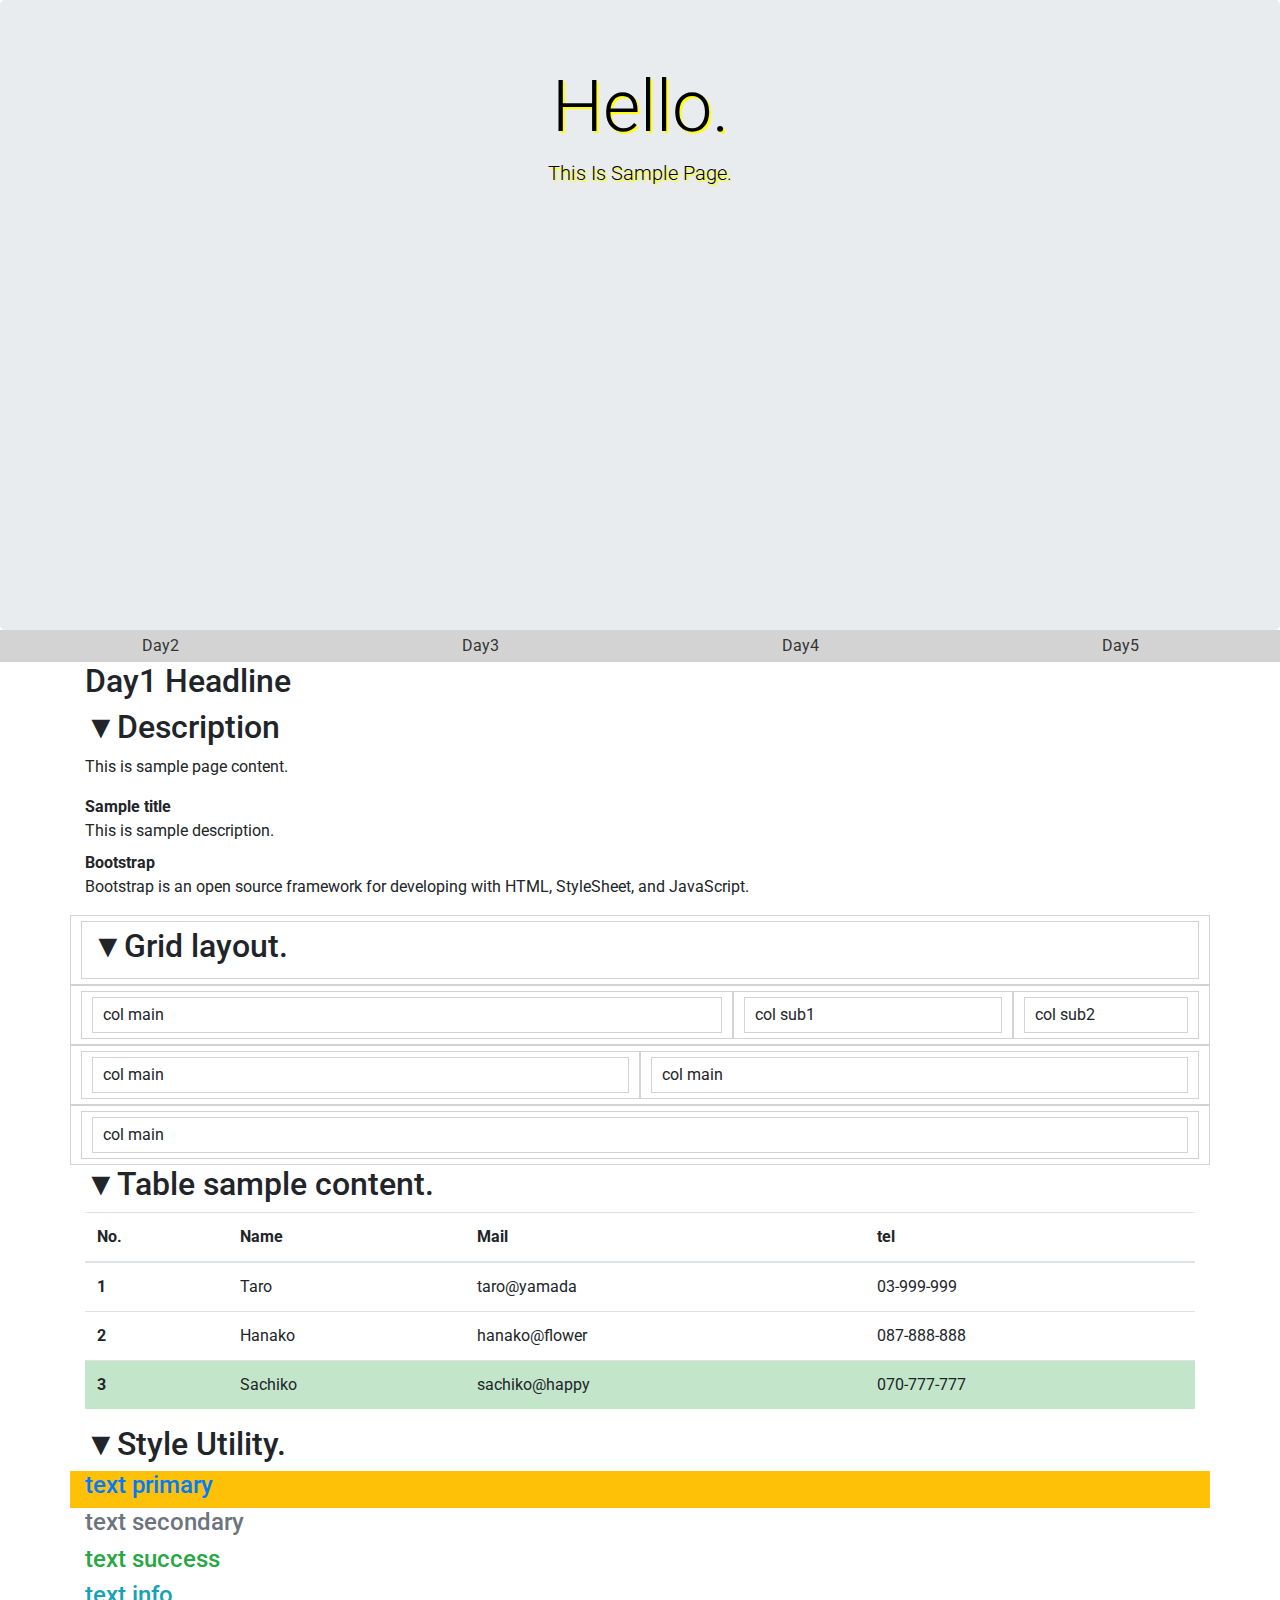
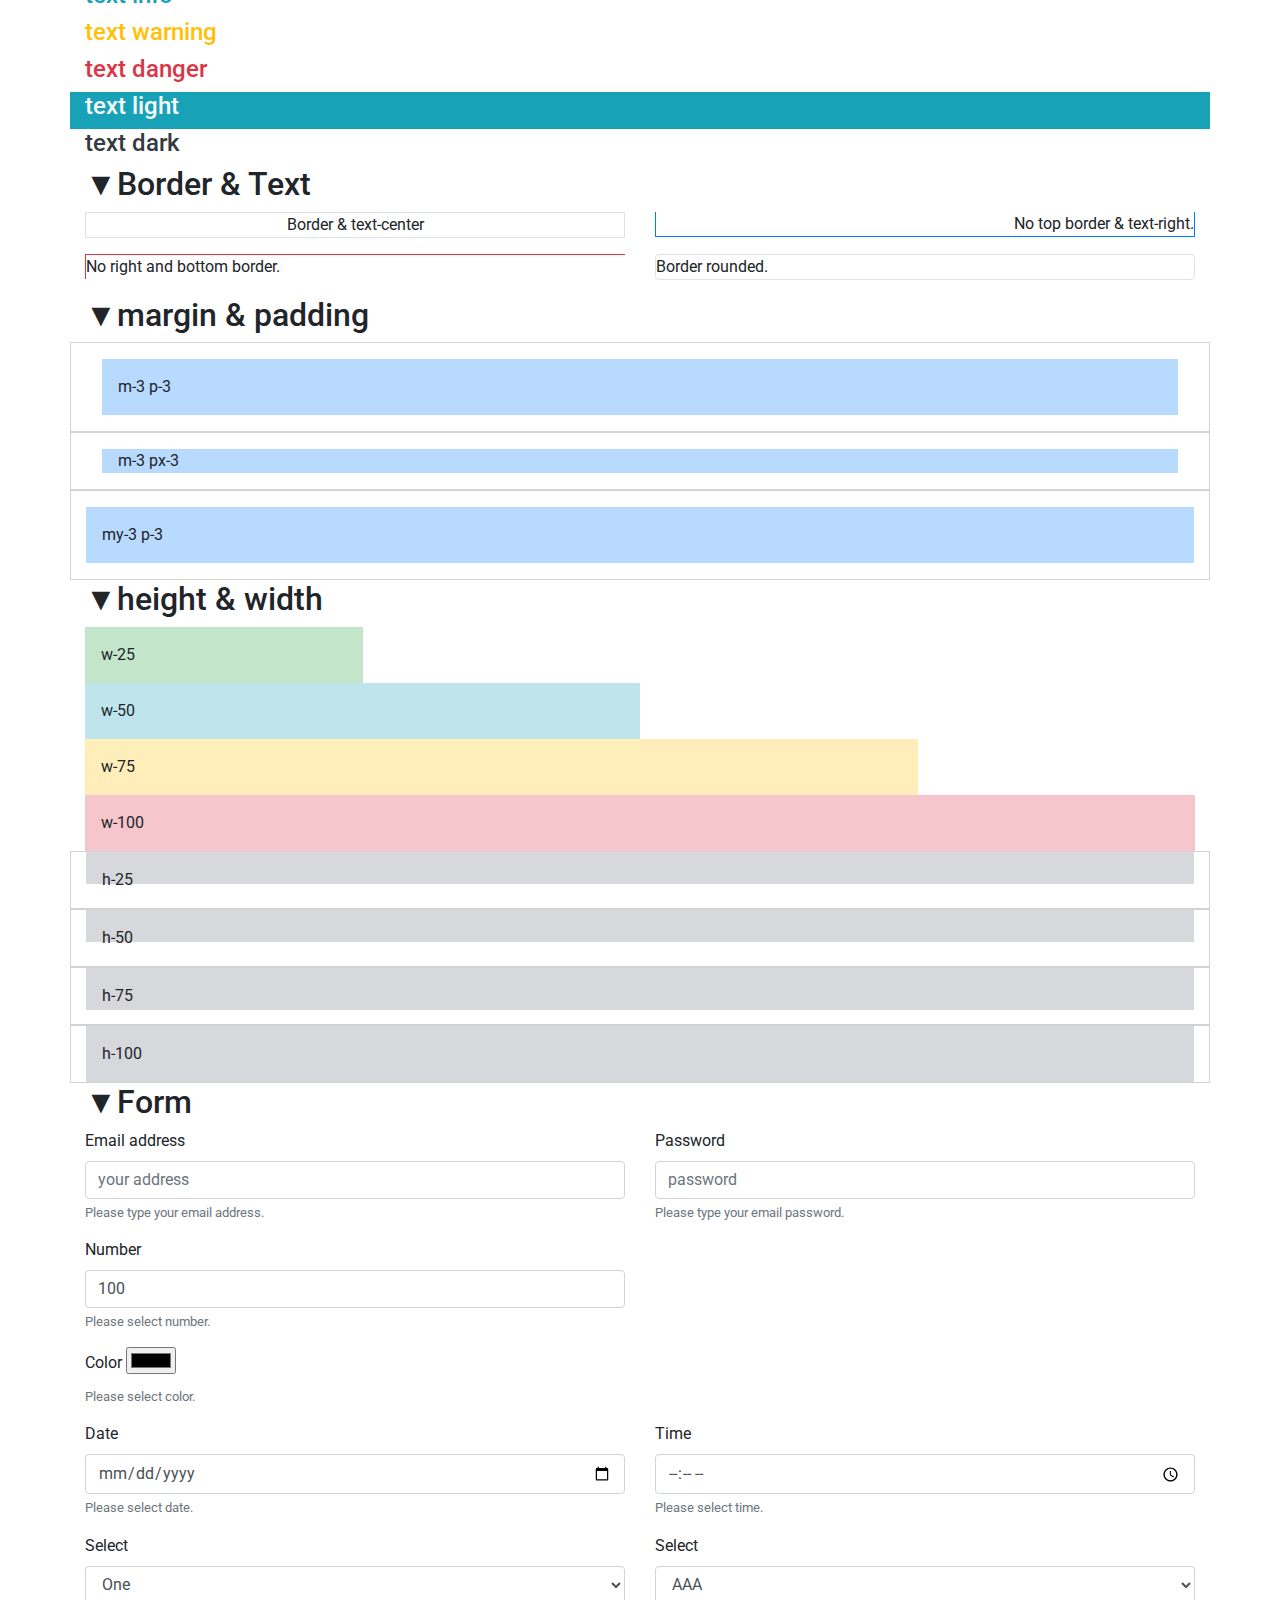
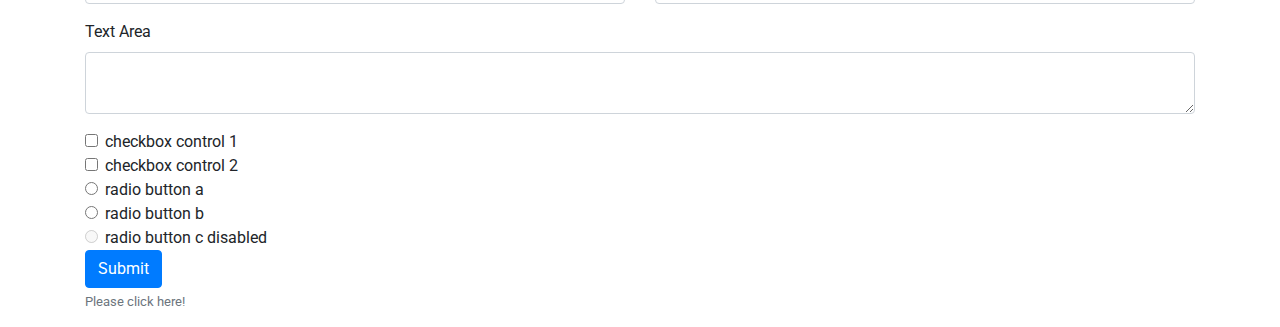
==== index.html @ 862cd01a "~p.205の進捗" ====
<!DOCTYPE html>
<html lang="ja">
<head>
  <meta charset="utf-8">
  <meta name="viewport" content="width=device-width, initial-scale=1, shrink-to-fit=no">
  <title>Day1</title>
  <link rel="stylesheet" href="https://maxcdn.bootstrapcdn.com/bootstrap/4.0.0/css/bootstrap.min.css">
  <link rel="stylesheet" href="./css/style.css">
  <link href="https://fonts.googleapis.com/css?family=Roboto" rel="stylesheet">
  <script src="https://code.jquery.com/jquery-3.2.1.slim.min.js"></script>
  <script src="https://cdnjs.cloudflare.com/ajax/libs/popper.js/1.12.9/umd/popper.min.js"></script>
  <script src="https://maxcdn.bootstrapcdn.com/bootstrap/4.0.0/js/bootstrap.min.js"></script>
  <script src=".js/script.js"></script>
</head>
<body>
  <!-- トップ画像 -->
  <div class=" jumbotron">
    <div class="container">
      <h1 class="display-3">Hello.</h1>
      <p class="lead text-capitalize">This is sample page.</p>
    </div>
  </div>

  <div class="container-fluid">
    <div class="row head-link-row">
      <div class="col-lg-3 col-md-6 col-sm-6 text-center px-0 d-inline-block">
        <a href="day2.html" class="head-link">Day2</a>
      </div>
      <div class="col-lg-3 col-md-6 col-sm-6 text-center px-0 d-inline-block">
        <a href="day3.html" class="head-link">Day3</a>
      </div>
      <div class="col-lg-3 col-md-6 col-sm-6 text-center px-0 d-inline-block">
        <a href="day4.html" class="head-link">Day4</a>
      </div>
      <div class="col-lg-3 col-md-6 col-sm-6 text-center px-0 d-inline-block">
        <a href="day5.html" class="head-link">Day5</a>
      </div>
    </div>
  </div>

  <!-- Day1文言 -->
  <div class="container">
    <div class="row">
      <div class="col-sm-12">
        <h2>Day1 Headline</h2>
      </div>
    </div>
  </div>

  <!-- 定義文言 -->
  <div class="container">
    <div class="row">
      <div class="col-sm-12">
        <h2>▼Description</h2>
      </div>
    </div>

    <div class="row">
      <div class="col-sm-12">
        <p>This is sample page content.</p>
        <dl>
          <dt>Sample title</dt>
          <dd>This is sample description.</dd>
          <dt>Bootstrap</dt>
          <dd>Bootstrap is an open source framework
             for developing with HTML, StyleSheet, and
             JavaScript.
          </dd>
        </dl>
      </div>
    </div>
  </div>

  <!-- グリッドレイアウト -->
  <div class="container grid-layout">
    <div class="row">
      <div class="col-sm-12">
        <h2>▼Grid layout.</h2>
      </div>
    </div>
    <div class="row">
      <div class="col-lg-7 col-md-6 col-sm-4">
        <div>col main</div>
      </div>
      <div class="col-lg-3 col-md-3 col-sm-4">
        <div>col sub1</div>
      </div>
      <div class="col-lg-2 col-md-3 col-sm-4">
        <div>col sub2</div>
      </div>
    </div>

    <div class="row">
      <div class="col-sm-6">
        <div>col main</div>
      </div>
      <div class="col-sm-6">
        <div>col main</div>
      </div>
    </div>

    <div class="row">
      <div class="col-sm-12">
        <div>col main</div>
      </div>
    </div>
  </div>

  <!-- テーブル -->
  <div class="container">
    <div class="row">
      <div class="col-sm-12">
        <h2>▼Table sample content.</h2>
      </div>

      <div class="col-sm-12">
        <table class="table table-hover">
          <thead>
            <tr>
              <th scope="col">No.</th>
              <th scope="col">Name</th>
              <th scope="col">Mail</th>
              <th scope="col">tel</th>
            </tr>
          </thead>
          <tbody>
            <tr>
              <th scope="row">1</th>
              <td>Taro</td>
              <td>taro@yamada</td>
              <td>03-999-999</td>
            </tr>
            <tr>
              <th scope="row">2</th>
              <td>Hanako</td>
              <td>hanako@flower</td>
              <td>087-888-888</td>
            </tr>
            <tr class="table-success">
              <th scope="row">3</th>
              <td>Sachiko</td>
              <td>sachiko@happy</td>
              <td>070-777-777</td>
            </tr>
          </tbody>
        </table>
      </div>
    </div>
  </div>

  <!-- スタイルユーティリティ -->
  <div class="container">
    <div class="row">
      <div class="col-sm-12">
        <h2>▼Style Utility.</h2>
      </div>
    </div>
    <div class="row">
      <div class="col-sm-12 bg-warning text-primary">
        <h4>text primary</h4>
      </div>

      <div class="col-sm-12 text-secondary">
        <h4>text secondary</h4>
      </div>

      <div class="col-sm-12 text-success">
        <h4>text success</h4>
      </div>

      <div class="col-sm-12 text-info">
        <h4>text info</h4>
      </div>

      <div class="col-sm-12 text-warning">
        <h4>text warning</h4>
      </div>

      <div class="col-sm-12 text-danger">
        <h4>text danger</h4>
      </div>

      <div class="col-sm-12 bg-info text-light">
        <h4>text light</h4>
      </div>

      <div class="col-sm-12 text-dark">
        <h4>text dark</h4>
      </div>
    </div>
  </div>

  <!-- ボーダー&text -->
  <div class="container">
    <div class="row">
      <div class="col-sm-12">
        <h2>▼Border & Text</h2>
      </div>
    </div>

    <div class="row">
      <div class="col-sm-6">
        <p class="border text-center">Border & text-center</p>
      </div>

      <div class="col-sm-6">
        <p class="border border-top-0 border-primary  text-right">No top border & text-right.</p>
      </div>

      <div class="col-sm-6">
        <p class="border border-right-0 border-bottom-0 border-danger">No right and bottom border.</p>
      </div>

      <div class="col-sm-6">
        <p class="border rounded">Border rounded.</p>
      </div>
    </div>
  </div>

  <!-- margin & padding -->
  <div class="container">
    <div class="row">
      <div class="col-sm-12">
        <h2>▼margin & padding</h2>
      </div>
    </div>

    <div class="row">
      <div class="col-sm-12" style="border: 1px solid lightgray">
        <div class="m-3 p-3 table-primary">m-3 p-3</div>
      </div>

      <div class="col-sm-12" style="border: 1px solid lightgray">
        <div class="m-3 px-3 table-primary">m-3 px-3</div>
      </div>

      <div class="col-sm-12" style="border: 1px solid lightgray">
        <div class="my-3 p-3 table-primary">my-3 p-3</div>
      </div>
    </div>
  </div>

  <!-- height & width -->
  <div class="container">
    <div class="row">
      <div class="col-sm-12">
        <h2>▼height & width</h2>
      </div>
    </div>

    <div class="row">
      <div class="col-sm-12">
        <div class="w-25 p-3 table-success">w-25</div>
      </div>

      <div class="col-sm-12">
        <div class="w-50 p-3 table-info">w-50</div>
      </div>

      <div class="col-sm-12">
        <div class="w-75 p-3 table-warning">w-75</div>
      </div>

      <div class="col-sm-12">
        <div class="w-100 p-3 table-danger">w-100</div>
      </div>

      <div class="col-sm-12" style="border: 1px solid lightgray">
        <div class="h-25 p-3 table-secondary">h-25</div>
      </div>

      <div class="col-sm-12" style="border: 1px solid lightgray">
        <div class="h-50 p-3 table-secondary">h-50</div>
      </div>

      <div class="col-sm-12" style="border: 1px solid lightgray">
        <div class="h-75 p-3 table-secondary">h-75</div>
      </div>

      <div class="col-sm-12" style="border: 1px solid lightgray">
        <div class="h-100 p-3 table-secondary">h-100</div>
      </div>
    </div>
  </div>

  <!-- フォーム -->
  <div class="container">
    <div class="row">
      <div class="col-sm-12">
        <h2>▼Form</h2>
      </div>
    </div>

    <form action="#" method="post">
      <div class="row">
        <div class="col">
          <div class="form-group">
            <label for="email">Email address</label>
            <input type="email" class="form-control" id="mail" aria-describedby="email-tip" placeholder="your address">
            <small id="email-tip" class="form-text text-muted">Please type your email address.</small>
          </div>
        </div>

        <div class="col">
          <div class="form-group">
            <label for="password">Password</label>
            <input type="password" class="form-control" id="pass" aria-describedby="pass-tip" placeholder="password">
            <small id="pass-tip" class="form-text text-muted">Please type your email password.</small>
          </div>
        </div>
      </div>

      <div class="row">
        <div class="col-6">
          <div class="form-group">
            <label for="number">Number</label>
            <input type="number" class="form-control" aria-describedby="number-tip" id="number" value="100">
            <small id="number-tip" class="form-text text-muted">Please select number.</small>
          </div>
        </div>
      </div>

      <div class="row">
        <div class="col">
          <div class="form-group">
            <label for="color">Color</label>
            <input type="color" aria-describedby="color-tip" id="color">
            <small id="color-tip" class="form-text text-muted">Please select color.</small>
          </div>
        </div>
      </div>

      <div class="row">
        <div class="col">
          <div class="form-group">
            <label for="date">Date</label>
            <input type="date" class="form-control" aria-describedby="date-tip" id="date">
            <small id="date-tip" class="form-text text-muted">Please select date.</small>
          </div>
        </div>

        <div class="col">
          <div class="form-group">
            <label for="date">Time</label>
            <input type="time" class="form-control" aria-describedby="time-tip" id="time">
            <small id="time-tip" class="form-text text-muted">Please select time.</small>
          </div>
        </div>
      </div>

      <div class="row">
        <div class="col">
          <div class="form-group">
            <label for="select">Select</label>
            <select id="select" class=form-control>
              <option>One</option>
              <option>Two</option>
              <option>Three</option>
            </select>
          </div>
        </div>

        <div class="col">
          <div class="form-group">
            <label for="select">Select</label>
            <select id="select" class=form-control>
              <option>AAA</option>
              <option>BBB</option>
              <option>CCC</option>
            </select>
          </div>
        </div>
      </div>

      <div class="form-group">
        <label for="area">Text Area</label>
        <textarea id="area" class="form-control"></textarea>
      </div>

      <div class="form-check">
        <label class="form-check-label">
          <input type="checkbox" class="form-check-input">
          checkbox control 1
        </label>
      </div>

      <div class="form-check">
        <label class="form-check-label">
          <input type="checkbox" class="form-check-input">
          checkbox control 2
        </label>
      </div>

      <div class="form-check">
        <label class="form-check-label">
          <input type="radio" class="form-check-input" name="radio">
          radio button a
        </label>
      </div>

      <div class="form-check">
        <label class="form-check-label">
          <input type="radio" class="form-check-input" name="radio">
          radio button b
        </label>
      </div>

      <div class="form-check">
        <label class="form-check-label">
          <input type="radio" class="form-check-input" name="radio" disabled>
          radio button c disabled
        </label>
      </div>

      <div class="form-group">
        <input type="submit" class="btn btn-primary" value="Submit" aria-describedby="btn-tip">
        <small id="btn-tip" class="form-text text-muted">Please click here!</small>
      </div>
    </form>
  </div>

</body>
</html>
---- css/style.css ----
body {
  font-family: 'Roboto', sans-serif;
}

a {
  text-decoration: none;
}

a:hover {
  text-decoration: none;
}

.grid-layout div {
  padding: 5px 10px;
  border: 1px solid lightgray;
}

.jumbotron {
  background-image: url(../img/2018-05-25_02_02_35_1.jpg);
  background-size: cover;
  background-position: center center; /* 左右は中央、上下は上から10%を起点に画像を見せる */
  background-repeat: no-repeat;
  height: 70vh; /* 画像の高さを調節 */
  color: black;
  text-shadow: 2px 2px 1px yellow;
  text-align: center;
  margin-bottom: 0;
}

.head-link-row {
  background-color: lightgray;
}

.head-link {
  display: block;
  padding: 4px 0;
  transition: all 0.5s;
  color: #333333;
}

.head-link:hover {
  background-color: gray;
  color: white;
}

.label-width-control {
  width: 200px;
}

.btn {
  transition: all 0.5s;
}
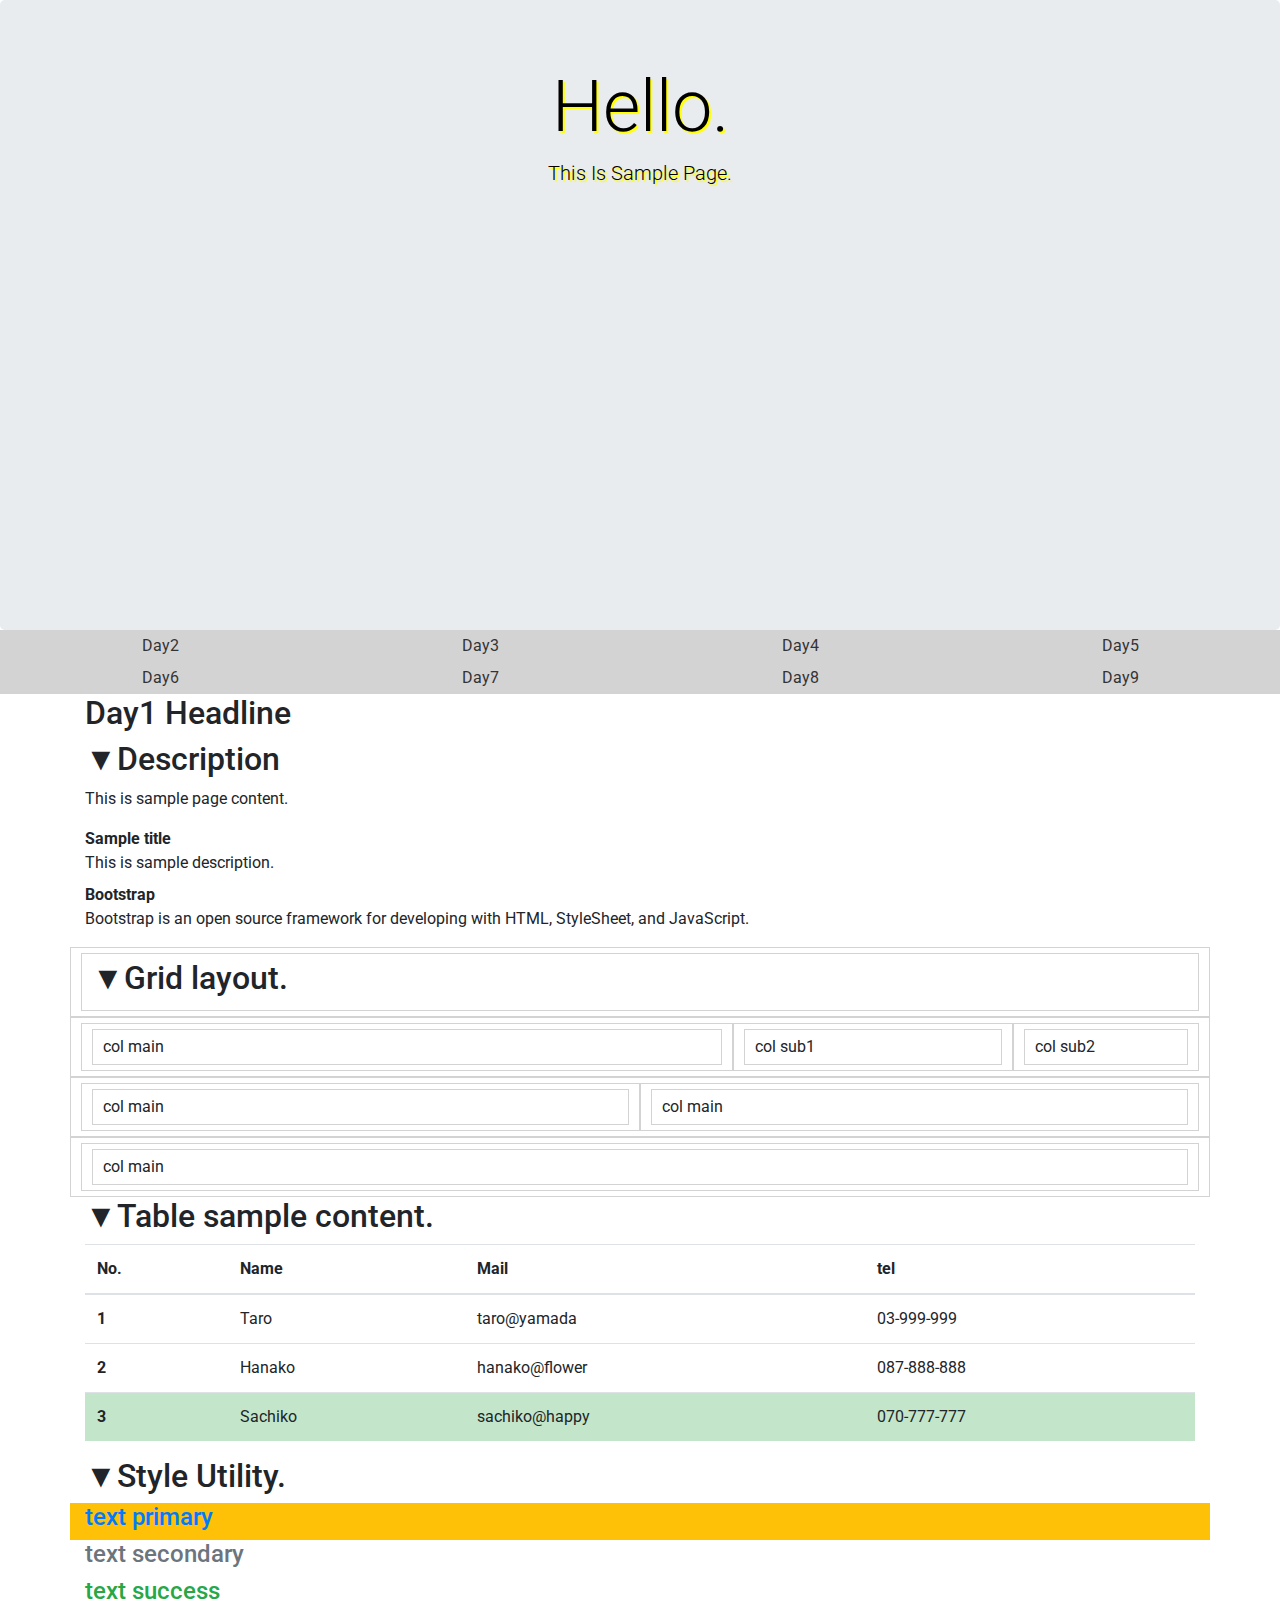
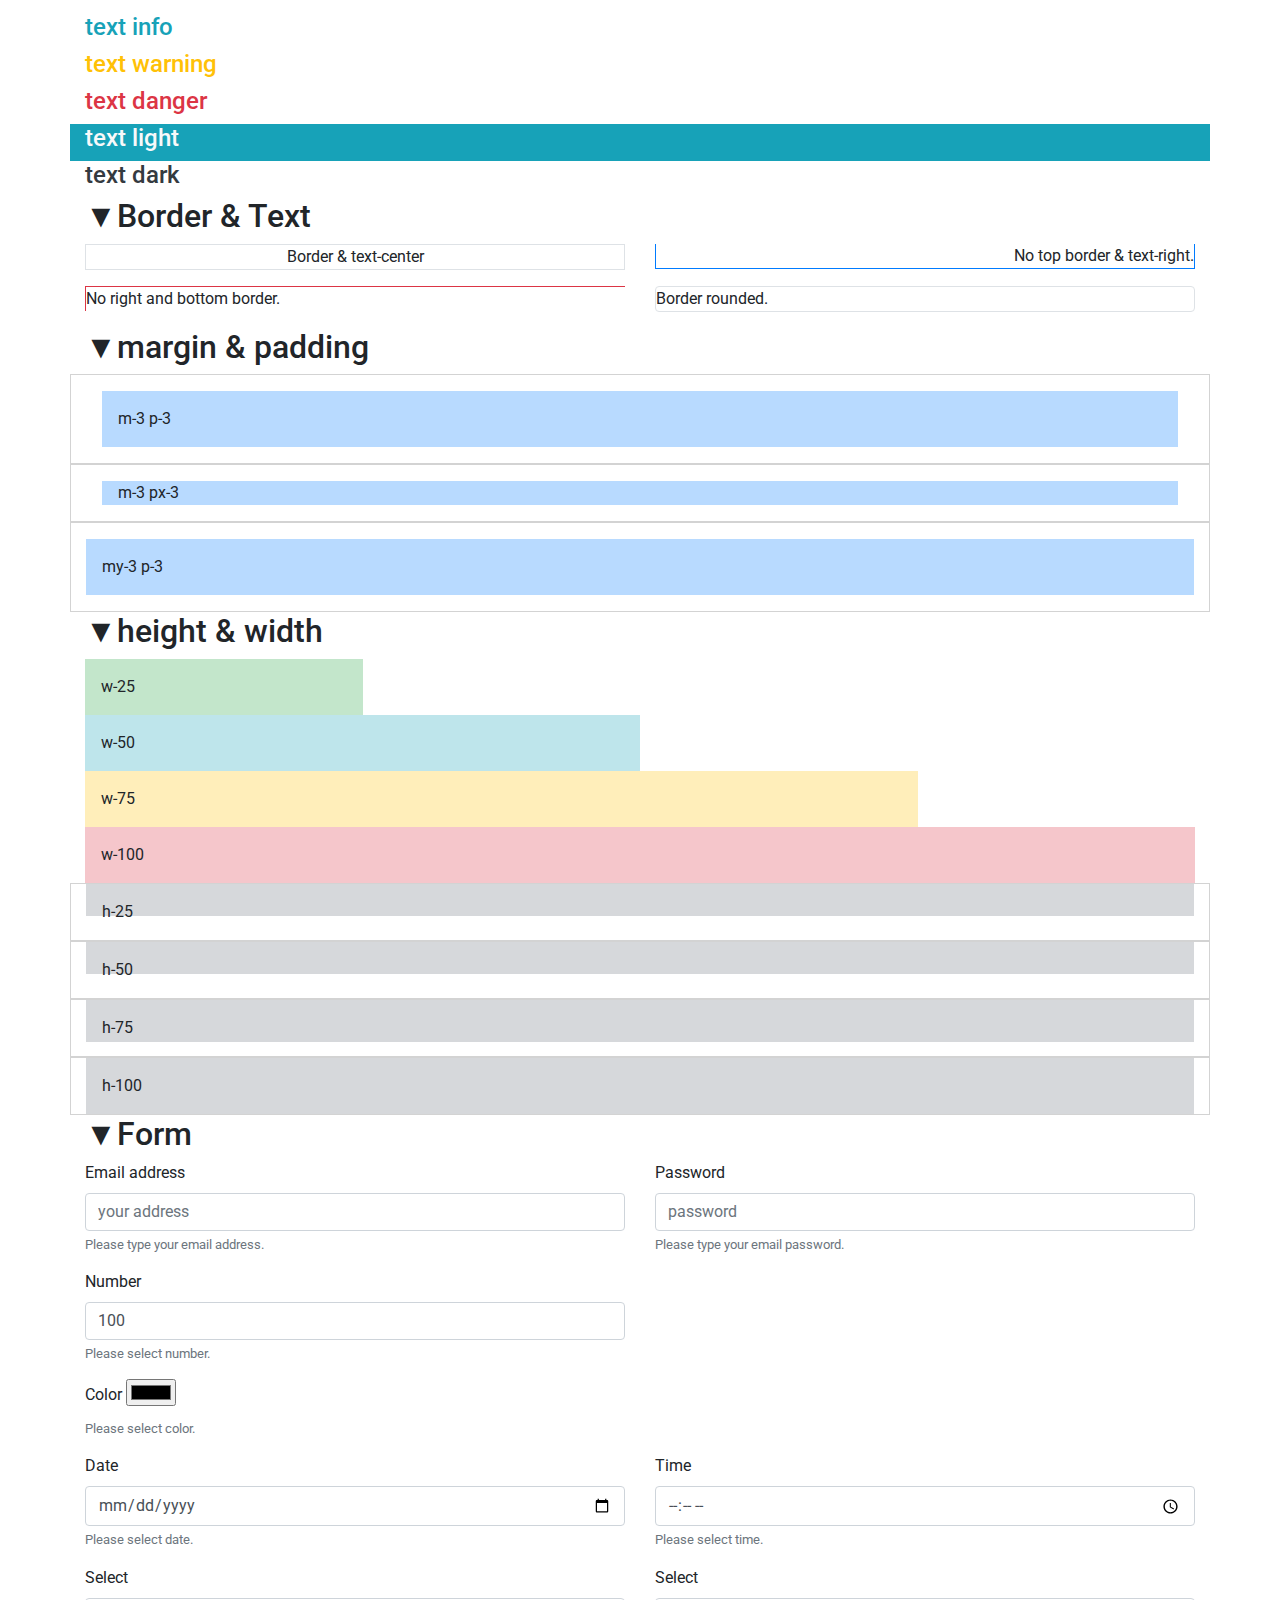
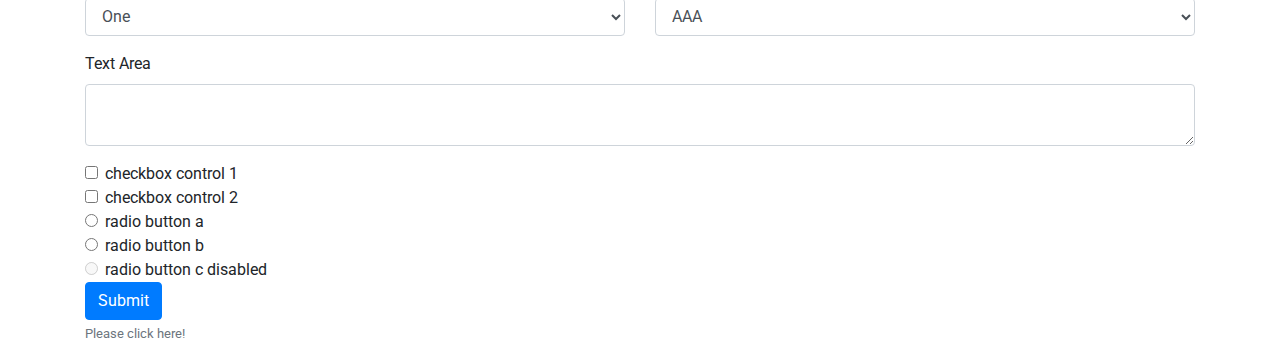
==== commit dcf24bca: "~p.248の進捗" ====
--- a/index.html
+++ b/index.html
@@ -1,423 +1,435 @@
-<!DOCTYPE html>
-<html lang="ja">
-<head>
-  <meta charset="utf-8">
-  <meta name="viewport" content="width=device-width, initial-scale=1, shrink-to-fit=no">
-  <title>Day1</title>
-  <link rel="stylesheet" href="https://maxcdn.bootstrapcdn.com/bootstrap/4.0.0/css/bootstrap.min.css">
-  <link rel="stylesheet" href="./css/style.css">
-  <link href="https://fonts.googleapis.com/css?family=Roboto" rel="stylesheet">
-  <script src="https://code.jquery.com/jquery-3.2.1.slim.min.js"></script>
-  <script src="https://cdnjs.cloudflare.com/ajax/libs/popper.js/1.12.9/umd/popper.min.js"></script>
-  <script src="https://maxcdn.bootstrapcdn.com/bootstrap/4.0.0/js/bootstrap.min.js"></script>
-  <script src=".js/script.js"></script>
-</head>
-<body>
-  <!-- トップ画像 -->
-  <div class=" jumbotron">
-    <div class="container">
-      <h1 class="display-3">Hello.</h1>
-      <p class="lead text-capitalize">This is sample page.</p>
-    </div>
-  </div>
-
-  <div class="container-fluid">
-    <div class="row head-link-row">
-      <div class="col-lg-3 col-md-6 col-sm-6 text-center px-0 d-inline-block">
-        <a href="day2.html" class="head-link">Day2</a>
-      </div>
-      <div class="col-lg-3 col-md-6 col-sm-6 text-center px-0 d-inline-block">
-        <a href="day3.html" class="head-link">Day3</a>
-      </div>
-      <div class="col-lg-3 col-md-6 col-sm-6 text-center px-0 d-inline-block">
-        <a href="day4.html" class="head-link">Day4</a>
-      </div>
-      <div class="col-lg-3 col-md-6 col-sm-6 text-center px-0 d-inline-block">
-        <a href="day5.html" class="head-link">Day5</a>
-      </div>
-    </div>
-  </div>
-
-  <!-- Day1文言 -->
-  <div class="container">
-    <div class="row">
-      <div class="col-sm-12">
-        <h2>Day1 Headline</h2>
-      </div>
-    </div>
-  </div>
-
-  <!-- 定義文言 -->
-  <div class="container">
-    <div class="row">
-      <div class="col-sm-12">
-        <h2>▼Description</h2>
-      </div>
-    </div>
-
-    <div class="row">
-      <div class="col-sm-12">
-        <p>This is sample page content.</p>
-        <dl>
-          <dt>Sample title</dt>
-          <dd>This is sample description.</dd>
-          <dt>Bootstrap</dt>
-          <dd>Bootstrap is an open source framework
-             for developing with HTML, StyleSheet, and
-             JavaScript.
-          </dd>
-        </dl>
-      </div>
-    </div>
-  </div>
-
-  <!-- グリッドレイアウト -->
-  <div class="container grid-layout">
-    <div class="row">
-      <div class="col-sm-12">
-        <h2>▼Grid layout.</h2>
-      </div>
-    </div>
-    <div class="row">
-      <div class="col-lg-7 col-md-6 col-sm-4">
-        <div>col main</div>
-      </div>
-      <div class="col-lg-3 col-md-3 col-sm-4">
-        <div>col sub1</div>
-      </div>
-      <div class="col-lg-2 col-md-3 col-sm-4">
-        <div>col sub2</div>
-      </div>
-    </div>
-
-    <div class="row">
-      <div class="col-sm-6">
-        <div>col main</div>
-      </div>
-      <div class="col-sm-6">
-        <div>col main</div>
-      </div>
-    </div>
-
-    <div class="row">
-      <div class="col-sm-12">
-        <div>col main</div>
-      </div>
-    </div>
-  </div>
-
-  <!-- テーブル -->
-  <div class="container">
-    <div class="row">
-      <div class="col-sm-12">
-        <h2>▼Table sample content.</h2>
-      </div>
-
-      <div class="col-sm-12">
-        <table class="table table-hover">
-          <thead>
-            <tr>
-              <th scope="col">No.</th>
-              <th scope="col">Name</th>
-              <th scope="col">Mail</th>
-              <th scope="col">tel</th>
-            </tr>
-          </thead>
-          <tbody>
-            <tr>
-              <th scope="row">1</th>
-              <td>Taro</td>
-              <td>taro@yamada</td>
-              <td>03-999-999</td>
-            </tr>
-            <tr>
-              <th scope="row">2</th>
-              <td>Hanako</td>
-              <td>hanako@flower</td>
-              <td>087-888-888</td>
-            </tr>
-            <tr class="table-success">
-              <th scope="row">3</th>
-              <td>Sachiko</td>
-              <td>sachiko@happy</td>
-              <td>070-777-777</td>
-            </tr>
-          </tbody>
-        </table>
-      </div>
-    </div>
-  </div>
-
-  <!-- スタイルユーティリティ -->
-  <div class="container">
-    <div class="row">
-      <div class="col-sm-12">
-        <h2>▼Style Utility.</h2>
-      </div>
-    </div>
-    <div class="row">
-      <div class="col-sm-12 bg-warning text-primary">
-        <h4>text primary</h4>
-      </div>
-
-      <div class="col-sm-12 text-secondary">
-        <h4>text secondary</h4>
-      </div>
-
-      <div class="col-sm-12 text-success">
-        <h4>text success</h4>
-      </div>
-
-      <div class="col-sm-12 text-info">
-        <h4>text info</h4>
-      </div>
-
-      <div class="col-sm-12 text-warning">
-        <h4>text warning</h4>
-      </div>
-
-      <div class="col-sm-12 text-danger">
-        <h4>text danger</h4>
-      </div>
-
-      <div class="col-sm-12 bg-info text-light">
-        <h4>text light</h4>
-      </div>
-
-      <div class="col-sm-12 text-dark">
-        <h4>text dark</h4>
-      </div>
-    </div>
-  </div>
-
-  <!-- ボーダー&text -->
-  <div class="container">
-    <div class="row">
-      <div class="col-sm-12">
-        <h2>▼Border & Text</h2>
-      </div>
-    </div>
-
-    <div class="row">
-      <div class="col-sm-6">
-        <p class="border text-center">Border & text-center</p>
-      </div>
-
-      <div class="col-sm-6">
-        <p class="border border-top-0 border-primary  text-right">No top border & text-right.</p>
-      </div>
-
-      <div class="col-sm-6">
-        <p class="border border-right-0 border-bottom-0 border-danger">No right and bottom border.</p>
-      </div>
-
-      <div class="col-sm-6">
-        <p class="border rounded">Border rounded.</p>
-      </div>
-    </div>
-  </div>
-
-  <!-- margin & padding -->
-  <div class="container">
-    <div class="row">
-      <div class="col-sm-12">
-        <h2>▼margin & padding</h2>
-      </div>
-    </div>
-
-    <div class="row">
-      <div class="col-sm-12" style="border: 1px solid lightgray">
-        <div class="m-3 p-3 table-primary">m-3 p-3</div>
-      </div>
-
-      <div class="col-sm-12" style="border: 1px solid lightgray">
-        <div class="m-3 px-3 table-primary">m-3 px-3</div>
-      </div>
-
-      <div class="col-sm-12" style="border: 1px solid lightgray">
-        <div class="my-3 p-3 table-primary">my-3 p-3</div>
-      </div>
-    </div>
-  </div>
-
-  <!-- height & width -->
-  <div class="container">
-    <div class="row">
-      <div class="col-sm-12">
-        <h2>▼height & width</h2>
-      </div>
-    </div>
-
-    <div class="row">
-      <div class="col-sm-12">
-        <div class="w-25 p-3 table-success">w-25</div>
-      </div>
-
-      <div class="col-sm-12">
-        <div class="w-50 p-3 table-info">w-50</div>
-      </div>
-
-      <div class="col-sm-12">
-        <div class="w-75 p-3 table-warning">w-75</div>
-      </div>
-
-      <div class="col-sm-12">
-        <div class="w-100 p-3 table-danger">w-100</div>
-      </div>
-
-      <div class="col-sm-12" style="border: 1px solid lightgray">
-        <div class="h-25 p-3 table-secondary">h-25</div>
-      </div>
-
-      <div class="col-sm-12" style="border: 1px solid lightgray">
-        <div class="h-50 p-3 table-secondary">h-50</div>
-      </div>
-
-      <div class="col-sm-12" style="border: 1px solid lightgray">
-        <div class="h-75 p-3 table-secondary">h-75</div>
-      </div>
-
-      <div class="col-sm-12" style="border: 1px solid lightgray">
-        <div class="h-100 p-3 table-secondary">h-100</div>
-      </div>
-    </div>
-  </div>
-
-  <!-- フォーム -->
-  <div class="container">
-    <div class="row">
-      <div class="col-sm-12">
-        <h2>▼Form</h2>
-      </div>
-    </div>
-
-    <form action="#" method="post">
-      <div class="row">
-        <div class="col">
-          <div class="form-group">
-            <label for="email">Email address</label>
-            <input type="email" class="form-control" id="mail" aria-describedby="email-tip" placeholder="your address">
-            <small id="email-tip" class="form-text text-muted">Please type your email address.</small>
-          </div>
-        </div>
-
-        <div class="col">
-          <div class="form-group">
-            <label for="password">Password</label>
-            <input type="password" class="form-control" id="pass" aria-describedby="pass-tip" placeholder="password">
-            <small id="pass-tip" class="form-text text-muted">Please type your email password.</small>
-          </div>
-        </div>
-      </div>
-
-      <div class="row">
-        <div class="col-6">
-          <div class="form-group">
-            <label for="number">Number</label>
-            <input type="number" class="form-control" aria-describedby="number-tip" id="number" value="100">
-            <small id="number-tip" class="form-text text-muted">Please select number.</small>
-          </div>
-        </div>
-      </div>
-
-      <div class="row">
-        <div class="col">
-          <div class="form-group">
-            <label for="color">Color</label>
-            <input type="color" aria-describedby="color-tip" id="color">
-            <small id="color-tip" class="form-text text-muted">Please select color.</small>
-          </div>
-        </div>
-      </div>
-
-      <div class="row">
-        <div class="col">
-          <div class="form-group">
-            <label for="date">Date</label>
-            <input type="date" class="form-control" aria-describedby="date-tip" id="date">
-            <small id="date-tip" class="form-text text-muted">Please select date.</small>
-          </div>
-        </div>
-
-        <div class="col">
-          <div class="form-group">
-            <label for="date">Time</label>
-            <input type="time" class="form-control" aria-describedby="time-tip" id="time">
-            <small id="time-tip" class="form-text text-muted">Please select time.</small>
-          </div>
-        </div>
-      </div>
-
-      <div class="row">
-        <div class="col">
-          <div class="form-group">
-            <label for="select">Select</label>
-            <select id="select" class=form-control>
-              <option>One</option>
-              <option>Two</option>
-              <option>Three</option>
-            </select>
-          </div>
-        </div>
-
-        <div class="col">
-          <div class="form-group">
-            <label for="select">Select</label>
-            <select id="select" class=form-control>
-              <option>AAA</option>
-              <option>BBB</option>
-              <option>CCC</option>
-            </select>
-          </div>
-        </div>
-      </div>
-
-      <div class="form-group">
-        <label for="area">Text Area</label>
-        <textarea id="area" class="form-control"></textarea>
-      </div>
-
-      <div class="form-check">
-        <label class="form-check-label">
-          <input type="checkbox" class="form-check-input">
-          checkbox control 1
-        </label>
-      </div>
-
-      <div class="form-check">
-        <label class="form-check-label">
-          <input type="checkbox" class="form-check-input">
-          checkbox control 2
-        </label>
-      </div>
-
-      <div class="form-check">
-        <label class="form-check-label">
-          <input type="radio" class="form-check-input" name="radio">
-          radio button a
-        </label>
-      </div>
-
-      <div class="form-check">
-        <label class="form-check-label">
-          <input type="radio" class="form-check-input" name="radio">
-          radio button b
-        </label>
-      </div>
-
-      <div class="form-check">
-        <label class="form-check-label">
-          <input type="radio" class="form-check-input" name="radio" disabled>
-          radio button c disabled
-        </label>
-      </div>
-
-      <div class="form-group">
-        <input type="submit" class="btn btn-primary" value="Submit" aria-describedby="btn-tip">
-        <small id="btn-tip" class="form-text text-muted">Please click here!</small>
-      </div>
-    </form>
-  </div>
-
-</body>
-</html>
+<!DOCTYPE html>
+<html lang="ja">
+<head>
+  <meta charset="utf-8">
+  <meta name="viewport" content="width=device-width, initial-scale=1, shrink-to-fit=no">
+  <title>Day1</title>
+  <link rel="stylesheet" href="https://maxcdn.bootstrapcdn.com/bootstrap/4.0.0/css/bootstrap.min.css">
+  <link rel="stylesheet" href="./css/style.css">
+  <link href="https://fonts.googleapis.com/css?family=Roboto" rel="stylesheet">
+  <script src="https://code.jquery.com/jquery-3.2.1.slim.min.js"></script>
+  <script src="https://cdnjs.cloudflare.com/ajax/libs/popper.js/1.12.9/umd/popper.min.js"></script>
+  <script src="https://maxcdn.bootstrapcdn.com/bootstrap/4.0.0/js/bootstrap.min.js"></script>
+  <script src="./js/script.js"></script>
+</head>
+<body>
+  <!-- トップ画像 -->
+  <div class="jumbotron jumbotron-index">
+    <div class="container">
+      <h1 class="display-3">Hello.</h1>
+      <p class="lead text-capitalize">This is sample page.</p>
+    </div>
+  </div>
+
+  <div class="container-fluid">
+    <div class="row head-link-row">
+      <div class="col-lg-3 col-md-6 col-sm-6 text-center px-0 d-inline-block">
+        <a href="day2.html" class="head-link">Day2</a>
+      </div>
+      <div class="col-lg-3 col-md-6 col-sm-6 text-center px-0 d-inline-block">
+        <a href="day3.html" class="head-link">Day3</a>
+      </div>
+      <div class="col-lg-3 col-md-6 col-sm-6 text-center px-0 d-inline-block">
+        <a href="day4.html" class="head-link">Day4</a>
+      </div>
+      <div class="col-lg-3 col-md-6 col-sm-6 text-center px-0 d-inline-block">
+        <a href="day5.html" class="head-link">Day5</a>
+      </div>
+      <div class="col-lg-3 col-md-6 col-sm-6 text-center px-0 d-inline-block">
+        <a href="day6.html" class="head-link">Day6</a>
+      </div>
+      <div class="col-lg-3 col-md-6 col-sm-6 text-center px-0 d-inline-block">
+        <a href="#" class="head-link">Day7</a>
+      </div>
+      <div class="col-lg-3 col-md-6 col-sm-6 text-center px-0 d-inline-block">
+        <a href="#" class="head-link">Day8</a>
+      </div>
+      <div class="col-lg-3 col-md-6 col-sm-6 text-center px-0 d-inline-block">
+        <a href="#" class="head-link">Day9</a>
+      </div>
+    </div>
+  </div>
+
+  <!-- Day1文言 -->
+  <div class="container">
+    <div class="row">
+      <div class="col-sm-12">
+        <h2>Day1 Headline</h2>
+      </div>
+    </div>
+  </div>
+
+  <!-- 定義文言 -->
+  <div class="container">
+    <div class="row">
+      <div class="col-sm-12">
+        <h2>▼Description</h2>
+      </div>
+    </div>
+
+    <div class="row">
+      <div class="col-sm-12">
+        <p>This is sample page content.</p>
+        <dl>
+          <dt>Sample title</dt>
+          <dd>This is sample description.</dd>
+          <dt>Bootstrap</dt>
+          <dd>Bootstrap is an open source framework
+             for developing with HTML, StyleSheet, and
+             JavaScript.
+          </dd>
+        </dl>
+      </div>
+    </div>
+  </div>
+
+  <!-- グリッドレイアウト -->
+  <div class="container grid-layout">
+    <div class="row">
+      <div class="col-sm-12">
+        <h2>▼Grid layout.</h2>
+      </div>
+    </div>
+    <div class="row">
+      <div class="col-lg-7 col-md-6 col-sm-4">
+        <div>col main</div>
+      </div>
+      <div class="col-lg-3 col-md-3 col-sm-4">
+        <div>col sub1</div>
+      </div>
+      <div class="col-lg-2 col-md-3 col-sm-4">
+        <div>col sub2</div>
+      </div>
+    </div>
+
+    <div class="row">
+      <div class="col-sm-6">
+        <div>col main</div>
+      </div>
+      <div class="col-sm-6">
+        <div>col main</div>
+      </div>
+    </div>
+
+    <div class="row">
+      <div class="col-sm-12">
+        <div>col main</div>
+      </div>
+    </div>
+  </div>
+
+  <!-- テーブル -->
+  <div class="container">
+    <div class="row">
+      <div class="col-sm-12">
+        <h2>▼Table sample content.</h2>
+      </div>
+
+      <div class="col-sm-12">
+        <table class="table table-hover">
+          <thead>
+            <tr>
+              <th scope="col">No.</th>
+              <th scope="col">Name</th>
+              <th scope="col">Mail</th>
+              <th scope="col">tel</th>
+            </tr>
+          </thead>
+          <tbody>
+            <tr>
+              <th scope="row">1</th>
+              <td>Taro</td>
+              <td>taro@yamada</td>
+              <td>03-999-999</td>
+            </tr>
+            <tr>
+              <th scope="row">2</th>
+              <td>Hanako</td>
+              <td>hanako@flower</td>
+              <td>087-888-888</td>
+            </tr>
+            <tr class="table-success">
+              <th scope="row">3</th>
+              <td>Sachiko</td>
+              <td>sachiko@happy</td>
+              <td>070-777-777</td>
+            </tr>
+          </tbody>
+        </table>
+      </div>
+    </div>
+  </div>
+
+  <!-- スタイルユーティリティ -->
+  <div class="container">
+    <div class="row">
+      <div class="col-sm-12">
+        <h2>▼Style Utility.</h2>
+      </div>
+    </div>
+    <div class="row">
+      <div class="col-sm-12 bg-warning text-primary">
+        <h4>text primary</h4>
+      </div>
+
+      <div class="col-sm-12 text-secondary">
+        <h4>text secondary</h4>
+      </div>
+
+      <div class="col-sm-12 text-success">
+        <h4>text success</h4>
+      </div>
+
+      <div class="col-sm-12 text-info">
+        <h4>text info</h4>
+      </div>
+
+      <div class="col-sm-12 text-warning">
+        <h4>text warning</h4>
+      </div>
+
+      <div class="col-sm-12 text-danger">
+        <h4>text danger</h4>
+      </div>
+
+      <div class="col-sm-12 bg-info text-light">
+        <h4>text light</h4>
+      </div>
+
+      <div class="col-sm-12 text-dark">
+        <h4>text dark</h4>
+      </div>
+    </div>
+  </div>
+
+  <!-- ボーダー&text -->
+  <div class="container">
+    <div class="row">
+      <div class="col-sm-12">
+        <h2>▼Border & Text</h2>
+      </div>
+    </div>
+
+    <div class="row">
+      <div class="col-sm-6">
+        <p class="border text-center">Border & text-center</p>
+      </div>
+
+      <div class="col-sm-6">
+        <p class="border border-top-0 border-primary  text-right">No top border & text-right.</p>
+      </div>
+
+      <div class="col-sm-6">
+        <p class="border border-right-0 border-bottom-0 border-danger">No right and bottom border.</p>
+      </div>
+
+      <div class="col-sm-6">
+        <p class="border rounded">Border rounded.</p>
+      </div>
+    </div>
+  </div>
+
+  <!-- margin & padding -->
+  <div class="container">
+    <div class="row">
+      <div class="col-sm-12">
+        <h2>▼margin & padding</h2>
+      </div>
+    </div>
+
+    <div class="row">
+      <div class="col-sm-12" style="border: 1px solid lightgray">
+        <div class="m-3 p-3 table-primary">m-3 p-3</div>
+      </div>
+
+      <div class="col-sm-12" style="border: 1px solid lightgray">
+        <div class="m-3 px-3 table-primary">m-3 px-3</div>
+      </div>
+
+      <div class="col-sm-12" style="border: 1px solid lightgray">
+        <div class="my-3 p-3 table-primary">my-3 p-3</div>
+      </div>
+    </div>
+  </div>
+
+  <!-- height & width -->
+  <div class="container">
+    <div class="row">
+      <div class="col-sm-12">
+        <h2>▼height & width</h2>
+      </div>
+    </div>
+
+    <div class="row">
+      <div class="col-sm-12">
+        <div class="w-25 p-3 table-success">w-25</div>
+      </div>
+
+      <div class="col-sm-12">
+        <div class="w-50 p-3 table-info">w-50</div>
+      </div>
+
+      <div class="col-sm-12">
+        <div class="w-75 p-3 table-warning">w-75</div>
+      </div>
+
+      <div class="col-sm-12">
+        <div class="w-100 p-3 table-danger">w-100</div>
+      </div>
+
+      <div class="col-sm-12" style="border: 1px solid lightgray">
+        <div class="h-25 p-3 table-secondary">h-25</div>
+      </div>
+
+      <div class="col-sm-12" style="border: 1px solid lightgray">
+        <div class="h-50 p-3 table-secondary">h-50</div>
+      </div>
+
+      <div class="col-sm-12" style="border: 1px solid lightgray">
+        <div class="h-75 p-3 table-secondary">h-75</div>
+      </div>
+
+      <div class="col-sm-12" style="border: 1px solid lightgray">
+        <div class="h-100 p-3 table-secondary">h-100</div>
+      </div>
+    </div>
+  </div>
+
+  <!-- フォーム -->
+  <div class="container">
+    <div class="row">
+      <div class="col-sm-12">
+        <h2>▼Form</h2>
+      </div>
+    </div>
+
+    <form action="#" method="post">
+      <div class="row">
+        <div class="col">
+          <div class="form-group">
+            <label for="email">Email address</label>
+            <input type="email" class="form-control" id="mail" aria-describedby="email-tip" placeholder="your address">
+            <small id="email-tip" class="form-text text-muted">Please type your email address.</small>
+          </div>
+        </div>
+
+        <div class="col">
+          <div class="form-group">
+            <label for="password">Password</label>
+            <input type="password" class="form-control" id="pass" aria-describedby="pass-tip" placeholder="password">
+            <small id="pass-tip" class="form-text text-muted">Please type your email password.</small>
+          </div>
+        </div>
+      </div>
+
+      <div class="row">
+        <div class="col-6">
+          <div class="form-group">
+            <label for="number">Number</label>
+            <input type="number" class="form-control" aria-describedby="number-tip" id="number" value="100">
+            <small id="number-tip" class="form-text text-muted">Please select number.</small>
+          </div>
+        </div>
+      </div>
+
+      <div class="row">
+        <div class="col">
+          <div class="form-group">
+            <label for="color">Color</label>
+            <input type="color" aria-describedby="color-tip" id="color">
+            <small id="color-tip" class="form-text text-muted">Please select color.</small>
+          </div>
+        </div>
+      </div>
+
+      <div class="row">
+        <div class="col">
+          <div class="form-group">
+            <label for="date">Date</label>
+            <input type="date" class="form-control" aria-describedby="date-tip" id="date">
+            <small id="date-tip" class="form-text text-muted">Please select date.</small>
+          </div>
+        </div>
+
+        <div class="col">
+          <div class="form-group">
+            <label for="date">Time</label>
+            <input type="time" class="form-control" aria-describedby="time-tip" id="time">
+            <small id="time-tip" class="form-text text-muted">Please select time.</small>
+          </div>
+        </div>
+      </div>
+
+      <div class="row">
+        <div class="col">
+          <div class="form-group">
+            <label for="select">Select</label>
+            <select id="select" class=form-control>
+              <option>One</option>
+              <option>Two</option>
+              <option>Three</option>
+            </select>
+          </div>
+        </div>
+
+        <div class="col">
+          <div class="form-group">
+            <label for="select">Select</label>
+            <select id="select" class=form-control>
+              <option>AAA</option>
+              <option>BBB</option>
+              <option>CCC</option>
+            </select>
+          </div>
+        </div>
+      </div>
+
+      <div class="form-group">
+        <label for="area">Text Area</label>
+        <textarea id="area" class="form-control"></textarea>
+      </div>
+
+      <div class="form-check">
+        <label class="form-check-label">
+          <input type="checkbox" class="form-check-input">
+          checkbox control 1
+        </label>
+      </div>
+
+      <div class="form-check">
+        <label class="form-check-label">
+          <input type="checkbox" class="form-check-input">
+          checkbox control 2
+        </label>
+      </div>
+
+      <div class="form-check">
+        <label class="form-check-label">
+          <input type="radio" class="form-check-input" name="radio">
+          radio button a
+        </label>
+      </div>
+
+      <div class="form-check">
+        <label class="form-check-label">
+          <input type="radio" class="form-check-input" name="radio">
+          radio button b
+        </label>
+      </div>
+
+      <div class="form-check">
+        <label class="form-check-label">
+          <input type="radio" class="form-check-input" name="radio" disabled>
+          radio button c disabled
+        </label>
+      </div>
+
+      <div class="form-group">
+        <input type="submit" class="btn btn-primary" value="Submit" aria-describedby="btn-tip">
+        <small id="btn-tip" class="form-text text-muted">Please click here!</small>
+      </div>
+    </form>
+  </div>
+
+</body>
+</html>
--- a/css/style.css
+++ b/css/style.css
@@ -1,52 +1,64 @@
-body {
-  font-family: 'Roboto', sans-serif;
-}
-
-a {
-  text-decoration: none;
-}
-
-a:hover {
-  text-decoration: none;
-}
-
-.grid-layout div {
-  padding: 5px 10px;
-  border: 1px solid lightgray;
-}
-
-.jumbotron {
-  background-image: url(../img/2018-05-25_02_02_35_1.jpg);
-  background-size: cover;
-  background-position: center center; /* 左右は中央、上下は上から10%を起点に画像を見せる */
-  background-repeat: no-repeat;
-  height: 70vh; /* 画像の高さを調節 */
-  color: black;
-  text-shadow: 2px 2px 1px yellow;
-  text-align: center;
-  margin-bottom: 0;
-}
-
-.head-link-row {
-  background-color: lightgray;
-}
-
-.head-link {
-  display: block;
-  padding: 4px 0;
-  transition: all 0.5s;
-  color: #333333;
-}
-
-.head-link:hover {
-  background-color: gray;
-  color: white;
-}
-
-.label-width-control {
-  width: 200px;
-}
-
-.btn {
-  transition: all 0.5s;
-}
+body {
+  /*font-family: 'Roboto', sans-serif;*/
+}
+
+a {
+  text-decoration: none;
+}
+
+a:hover {
+  text-decoration: none;
+}
+
+.grid-layout div {
+  padding: 5px 10px;
+  border: 1px solid lightgray;
+}
+
+.jumbotron-index {
+  background-image: url(../img/2018-05-25_02_02_35_1.jpg);
+  background-size: cover;
+  background-position: center center; /* 左右は中央、上下は上から10%を起点に画像を見せる */
+  background-repeat: no-repeat;
+  height: 70vh; /* 画像の高さを調節 */
+  color: black;
+  text-shadow: 2px 2px 1px yellow;
+  text-align: center;
+  margin-bottom: 0;
+}
+
+.head-link-row {
+  background-color: lightgray;
+}
+
+.head-link {
+  display: block;
+  padding: 4px 0;
+  transition: all 0.5s;
+  color: #333333;
+}
+
+.head-link:hover {
+  background-color: gray;
+  color: white;
+}
+
+.label-width-control {
+  width: 150px;
+}
+
+.btn {
+  transition: all 0.5s;
+}
+
+.list-group-item-center {
+  text-align: center;
+}
+
+.c-300 {
+  width: 300px;
+}
+
+.inv {
+  display: none;
+}
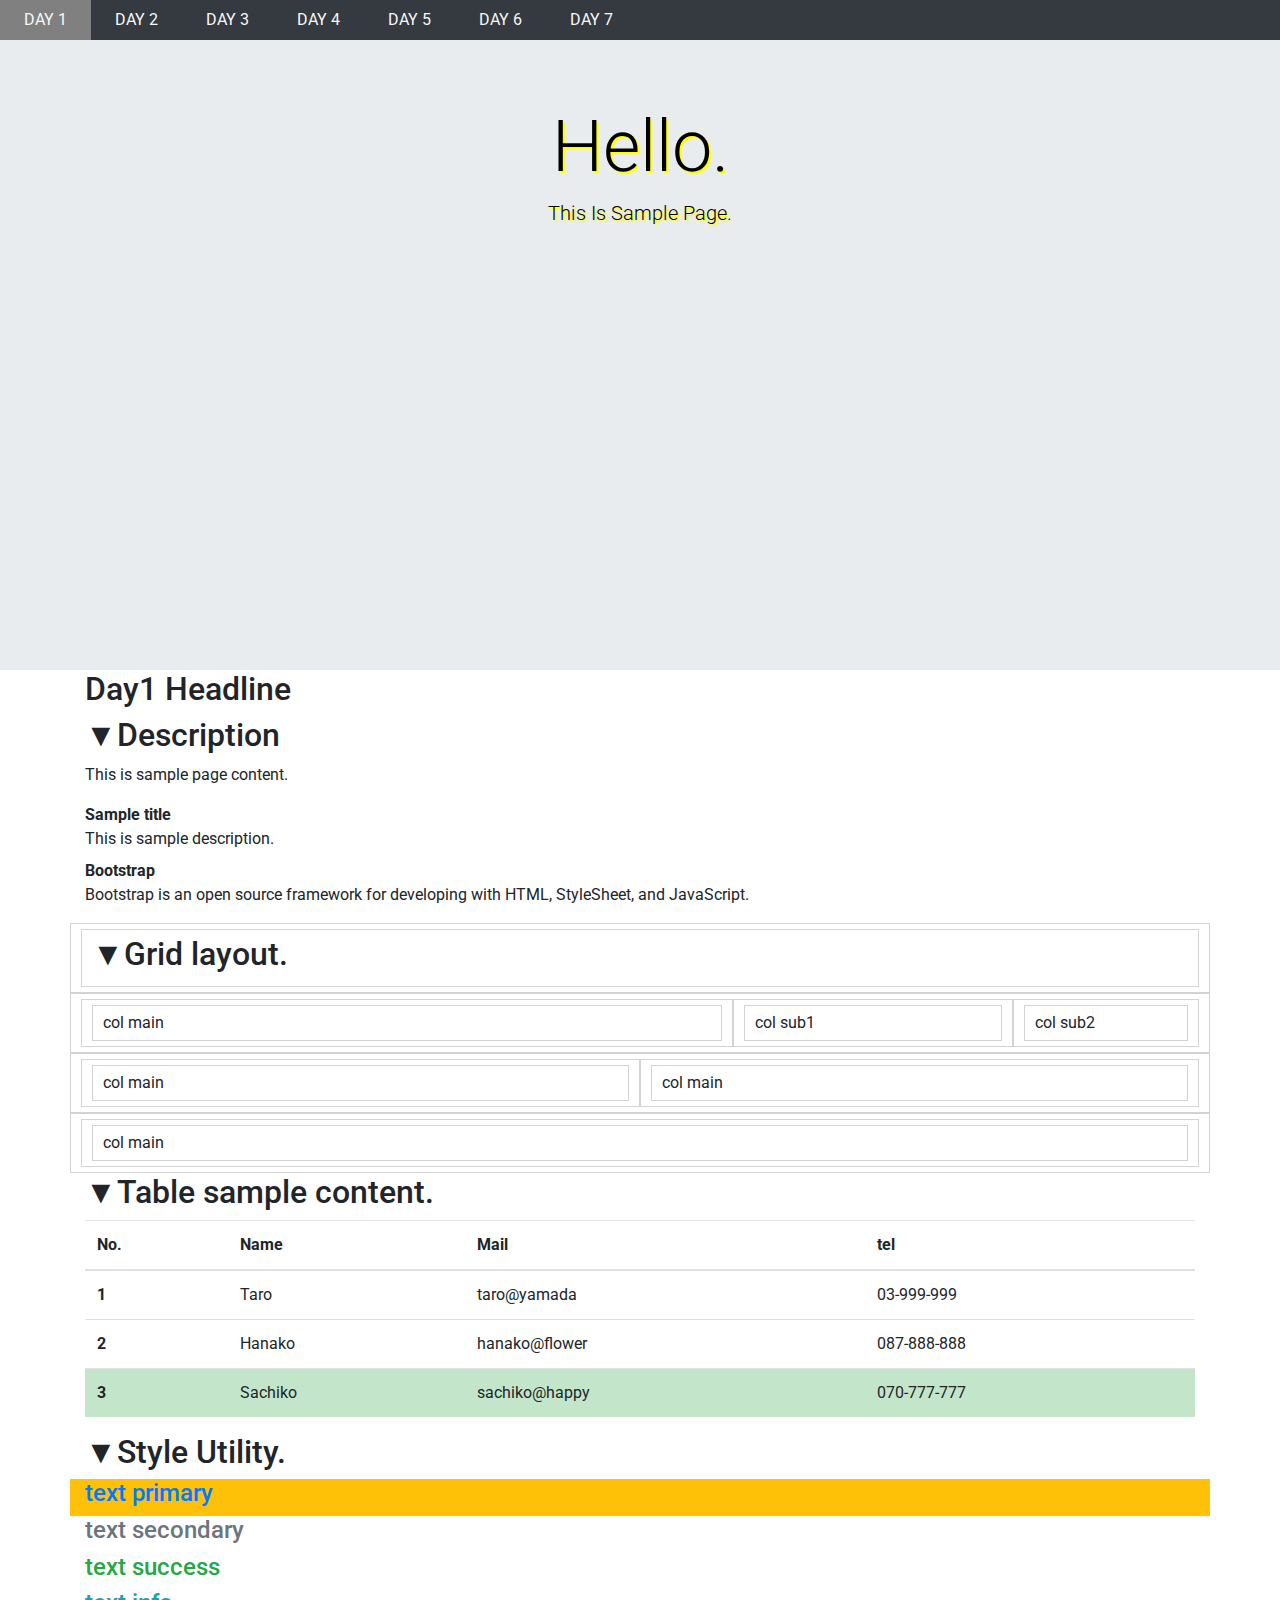
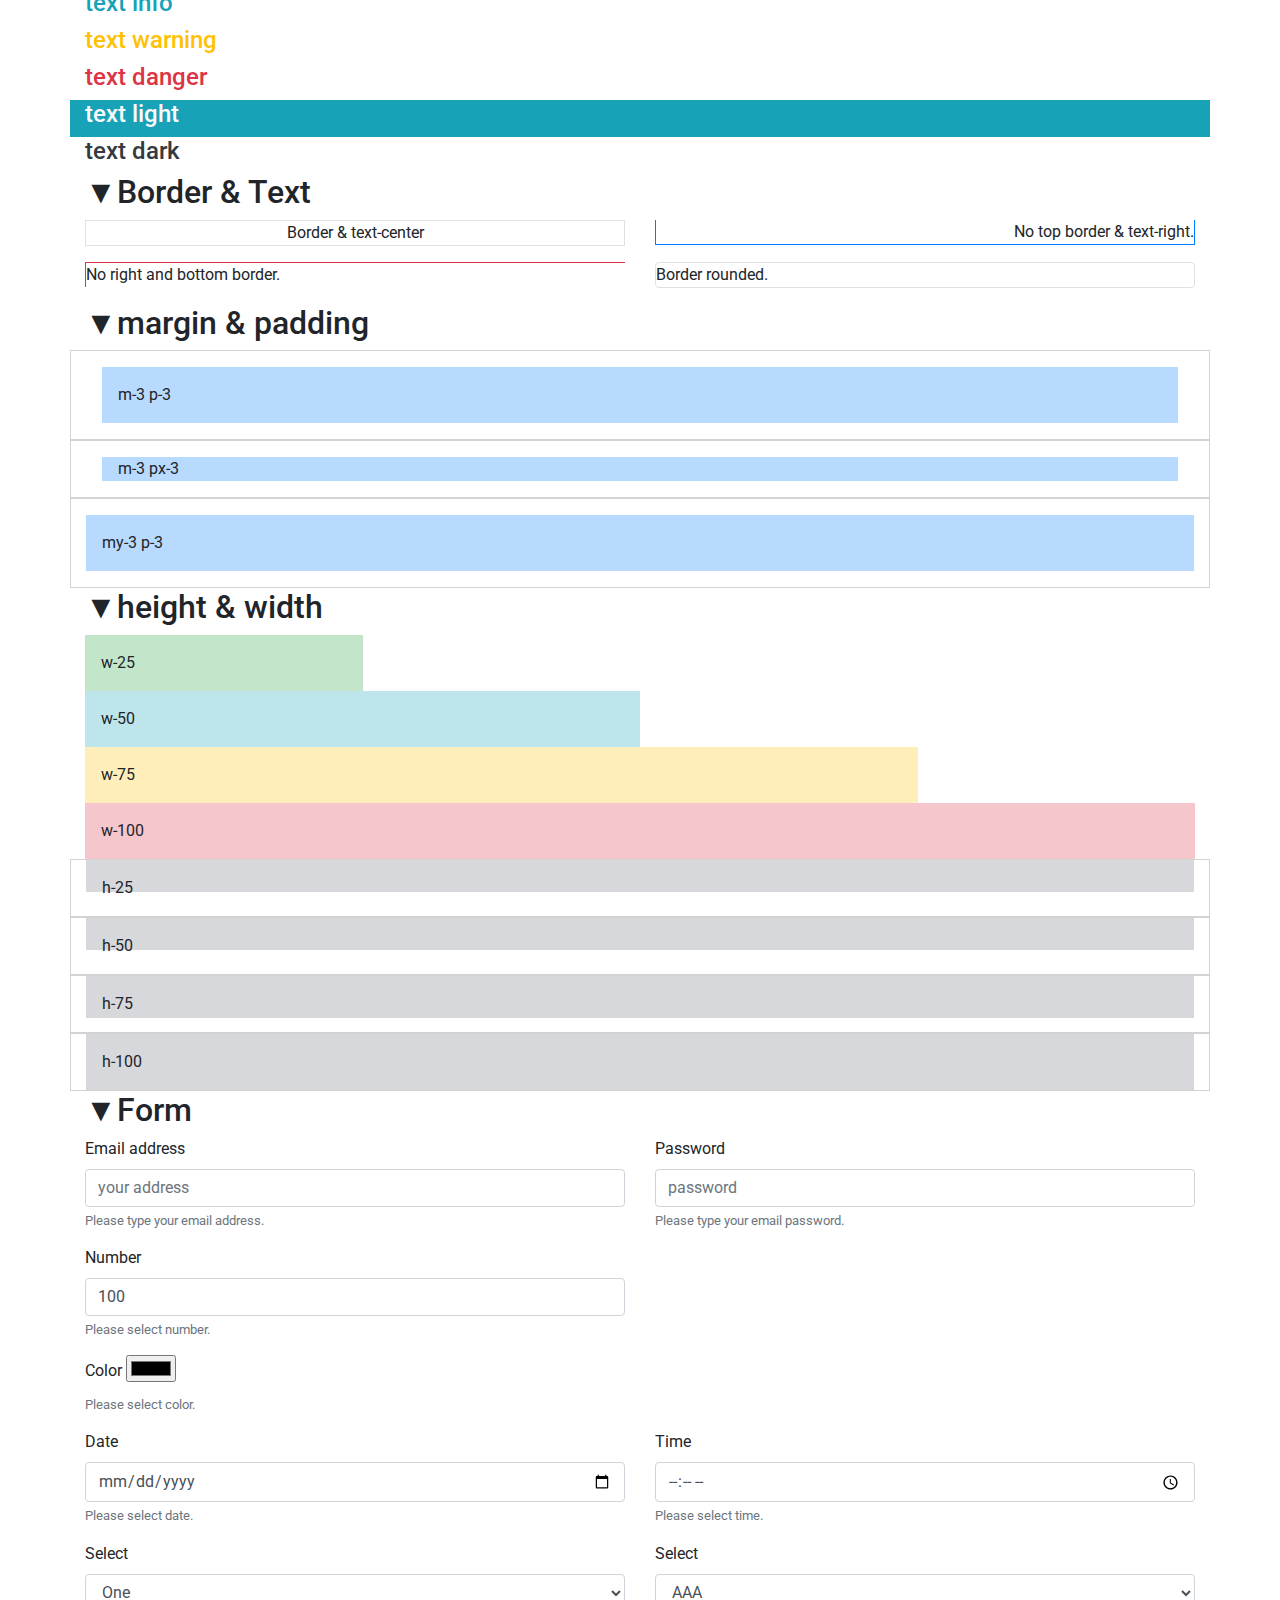
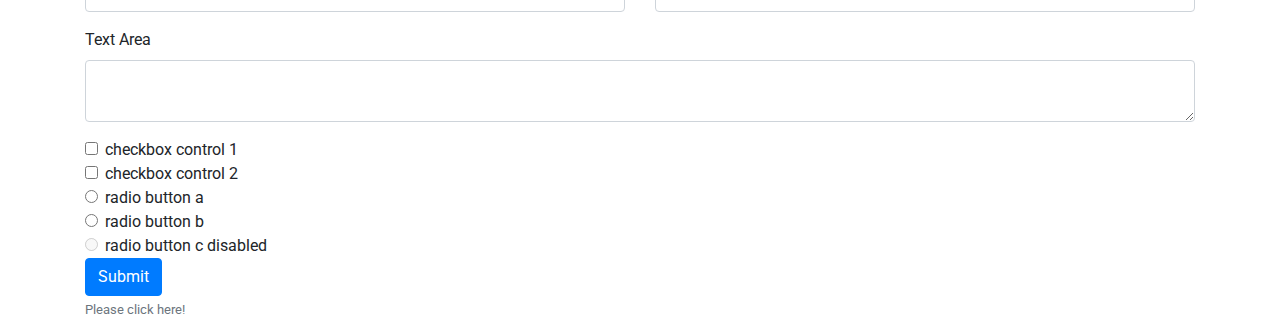
==== commit a6c78f35: "~p.272の進捗" ====
--- a/index.html
+++ b/index.html
@@ -21,34 +21,36 @@
     </div>
   </div>
 
-  <div class="container-fluid">
-    <div class="row head-link-row">
-      <div class="col-lg-3 col-md-6 col-sm-6 text-center px-0 d-inline-block">
-        <a href="day2.html" class="head-link">Day2</a>
-      </div>
-      <div class="col-lg-3 col-md-6 col-sm-6 text-center px-0 d-inline-block">
-        <a href="day3.html" class="head-link">Day3</a>
-      </div>
-      <div class="col-lg-3 col-md-6 col-sm-6 text-center px-0 d-inline-block">
-        <a href="day4.html" class="head-link">Day4</a>
-      </div>
-      <div class="col-lg-3 col-md-6 col-sm-6 text-center px-0 d-inline-block">
-        <a href="day5.html" class="head-link">Day5</a>
-      </div>
-      <div class="col-lg-3 col-md-6 col-sm-6 text-center px-0 d-inline-block">
-        <a href="day6.html" class="head-link">Day6</a>
-      </div>
-      <div class="col-lg-3 col-md-6 col-sm-6 text-center px-0 d-inline-block">
-        <a href="#" class="head-link">Day7</a>
-      </div>
-      <div class="col-lg-3 col-md-6 col-sm-6 text-center px-0 d-inline-block">
-        <a href="#" class="head-link">Day8</a>
-      </div>
-      <div class="col-lg-3 col-md-6 col-sm-6 text-center px-0 d-inline-block">
-        <a href="#" class="head-link">Day9</a>
-      </div>
-    </div>
-  </div>
+  <nav class="navbar fixed-top navbar-expand-md w-100 bg-dark navbar-css">
+    <button class="navbar-toggler navbar-dark navbar-toggler-css" type="button" data-toggle="collapse" data-target="#collapse-items">
+      <span class="navbar-toggler-icon"></span>
+    </button>
+    <div class="collapse navbar-collapse" id="collapse-items">
+      <ul class="navbar-nav">
+        <li class="nav-item nav-css">
+          <a class="nav-link text-light" href="index.html">DAY 1</a>
+        </li>
+        <li class="nav-item nav-css">
+          <a class="nav-link text-light" href="day2.html">DAY 2</a>
+        </li>
+        <li class="nav-item nav-css">
+          <a class="nav-link text-light" href="day3.html">DAY 3</a>
+        </li>
+        <li class="nav-item nav-css">
+          <a class="nav-link text-light" href="day4.html">DAY 4</a>
+        </li>
+        <li class="nav-item nav-css">
+          <a class="nav-link text-light" href="day5.html">DAY 5</a>
+        </li>
+        <li class="nav-item nav-css">
+          <a class="nav-link text-light" href="day6.html">DAY 6</a>
+        </li>
+        <li class="nav-item nav-css">
+          <a class="nav-link text-light" href="day7.html">DAY 7</a>
+        </li>
+      </ul>
+    </div>
+  </nav>
 
   <!-- Day1文言 -->
   <div class="container">
--- a/css/style.css
+++ b/css/style.css
@@ -1,5 +1,6 @@
 body {
   /*font-family: 'Roboto', sans-serif;*/
+  padding-top: 40px;
 }
 
 a {
@@ -22,6 +23,7 @@
   background-repeat: no-repeat;
   height: 70vh; /* 画像の高さを調節 */
   color: black;
+  border-radius: 0px;
   text-shadow: 2px 2px 1px yellow;
   text-align: center;
   margin-bottom: 0;
@@ -62,3 +64,19 @@
 .inv {
   display: none;
 }
+
+.nav-css {
+  padding: 0 1rem;
+}
+.nav-css:hover {
+  background-color: gray;
+  color: white;
+}
+
+.navbar-css {
+  padding: 0 0;
+}
+
+.navbar-toggler-css:hover {
+  background-color: gray;
+}
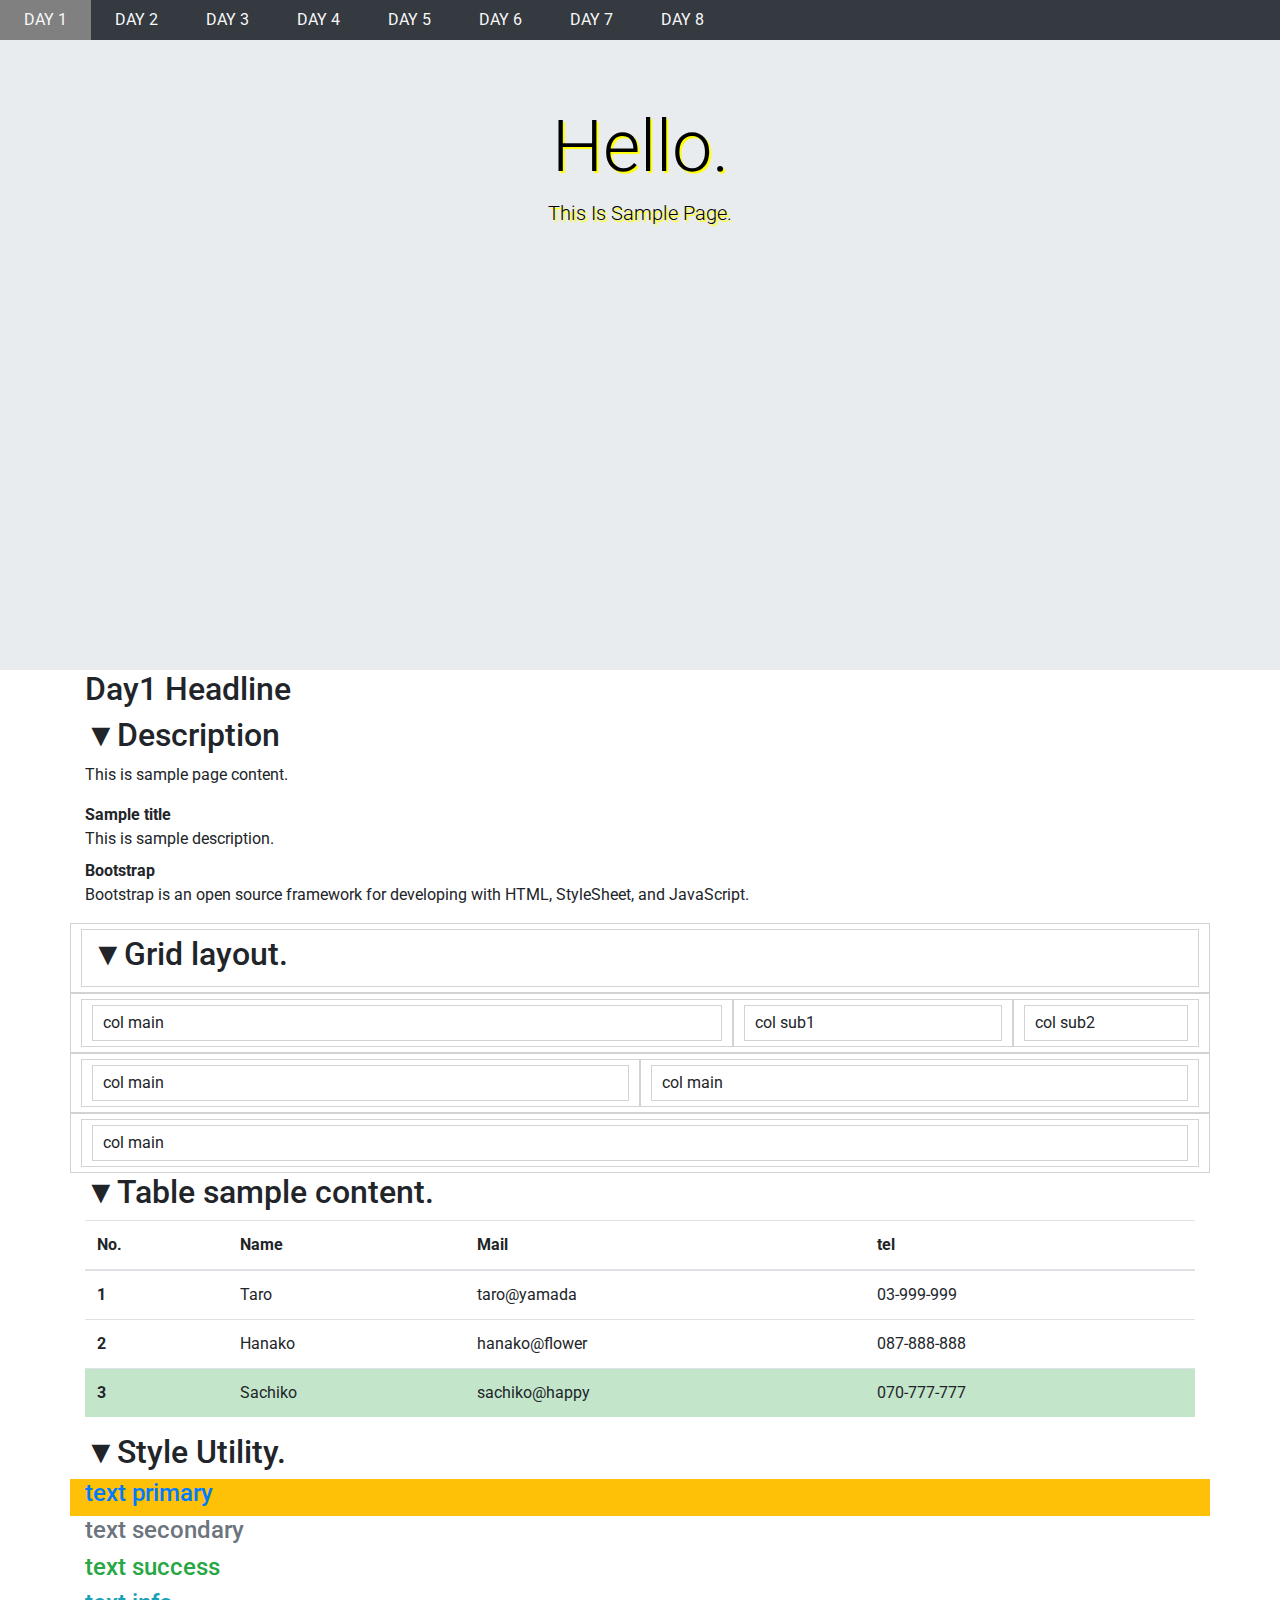
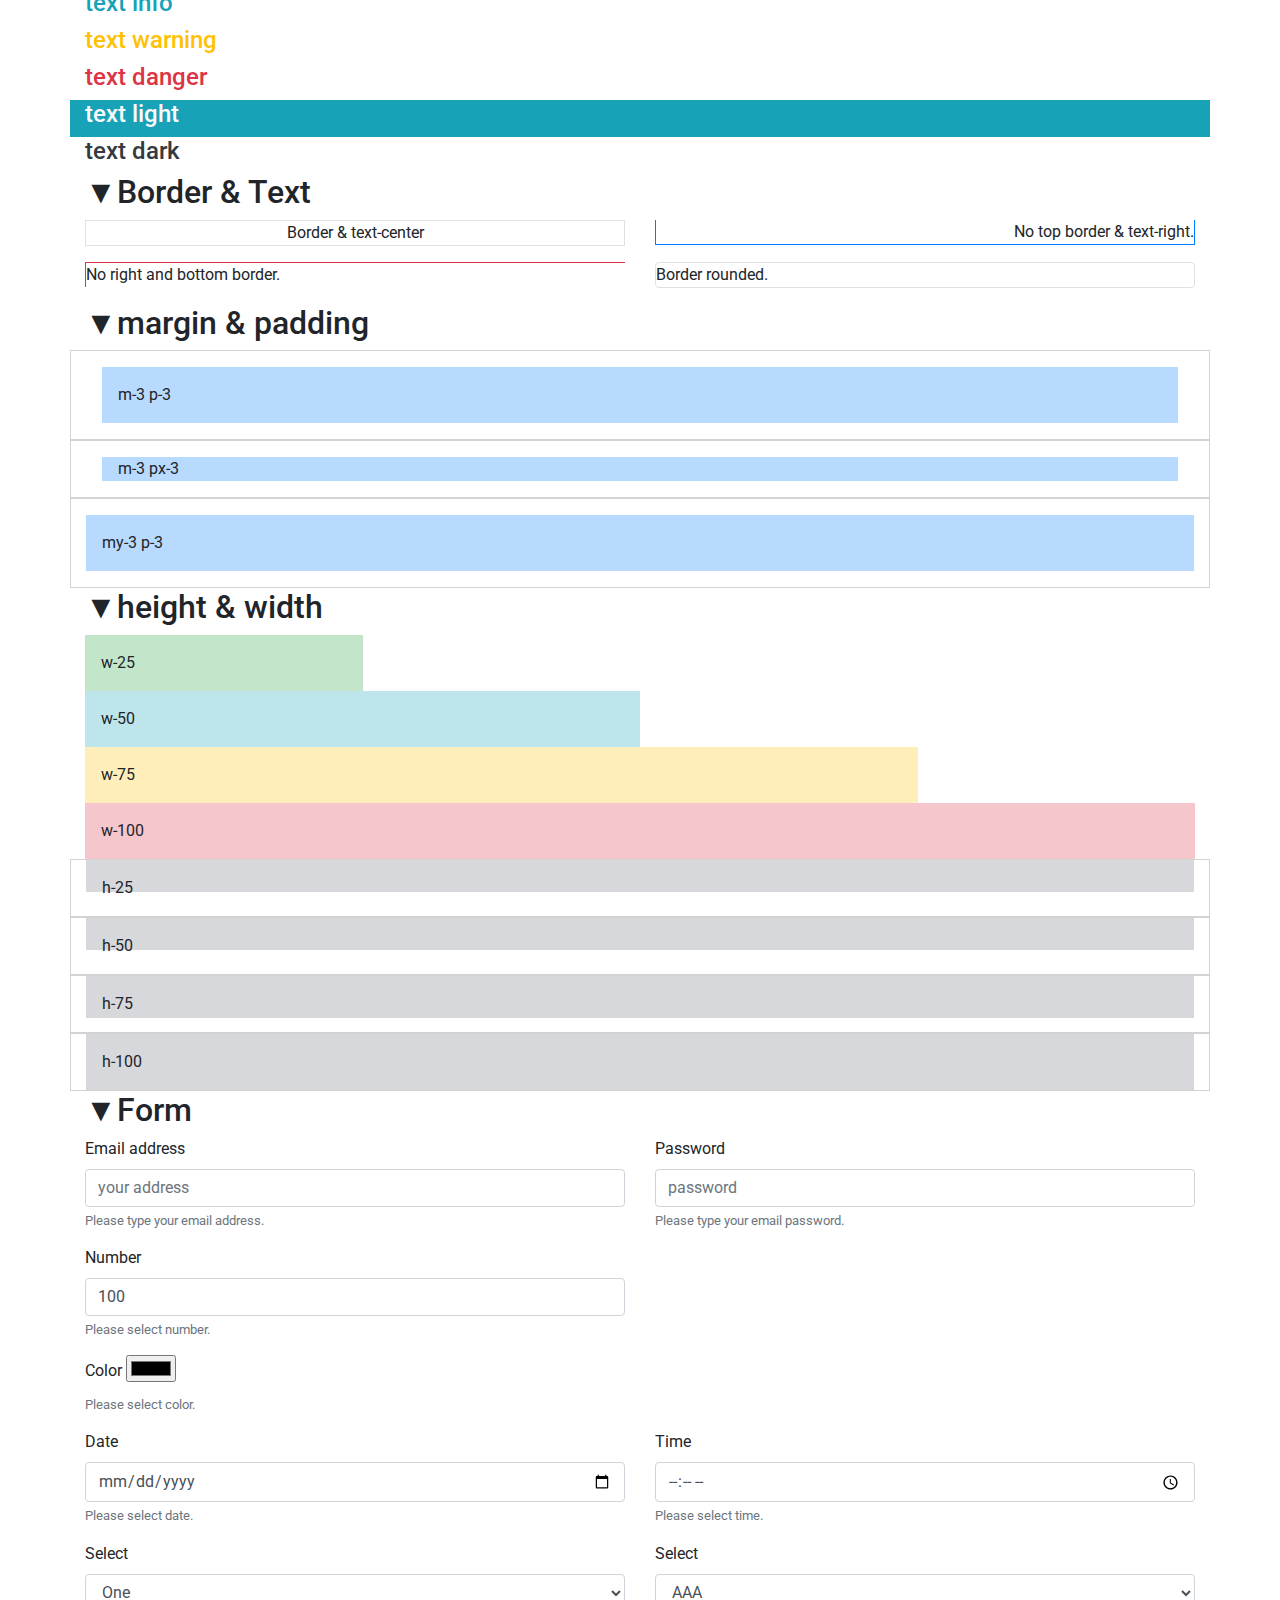
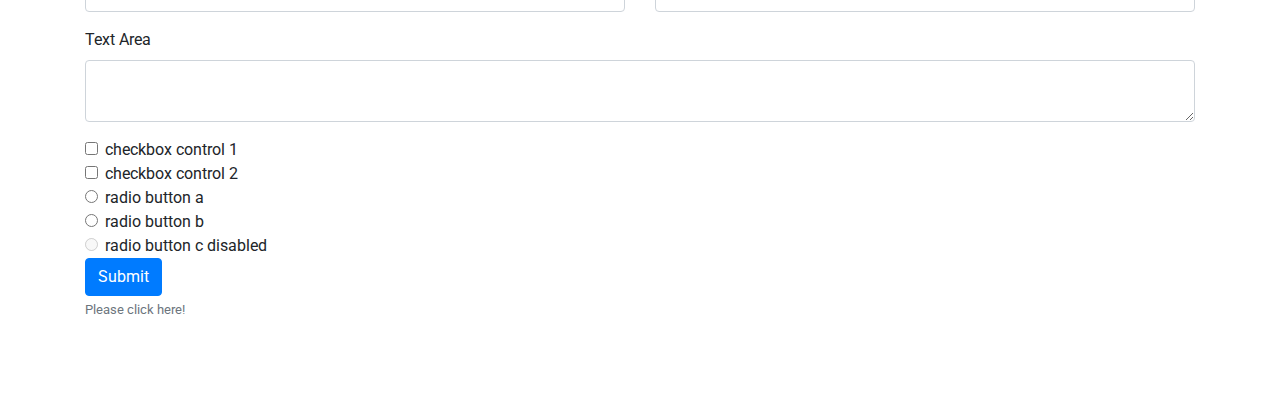
==== commit 5c9a4567: "~p.292の進捗" ====
--- a/index.html
+++ b/index.html
@@ -47,6 +47,9 @@
         </li>
         <li class="nav-item nav-css">
           <a class="nav-link text-light" href="day7.html">DAY 7</a>
+        </li>
+        <li class="nav-item nav-css">
+          <a class="nav-link text-light" href="day8.html">DAY 8</a>
         </li>
       </ul>
     </div>
--- a/css/style.css
+++ b/css/style.css
@@ -1,6 +1,7 @@
 body {
   /*font-family: 'Roboto', sans-serif;*/
   padding-top: 40px;
+  padding-bottom: 60px;
 }
 
 a {
@@ -21,7 +22,7 @@
   background-size: cover;
   background-position: center center; /* 左右は中央、上下は上から10%を起点に画像を見せる */
   background-repeat: no-repeat;
-  height: 70vh; /* 画像の高さを調節 */
+  height: 70vh; /* 文字部分だけでは高さがたりないので画像の高さ上げて調節 */
   color: black;
   border-radius: 0px;
   text-shadow: 2px 2px 1px yellow;
@@ -80,3 +81,14 @@
 .navbar-toggler-css:hover {
   background-color: gray;
 }
+
+.scrollspy-frame {
+  position: relative;
+  height: 500px;
+  overflow: auto;
+}
+
+.no-radius .nav-pills .nav-link {
+  border-radius: 0;
+  border: 0.1px solid white;
+}
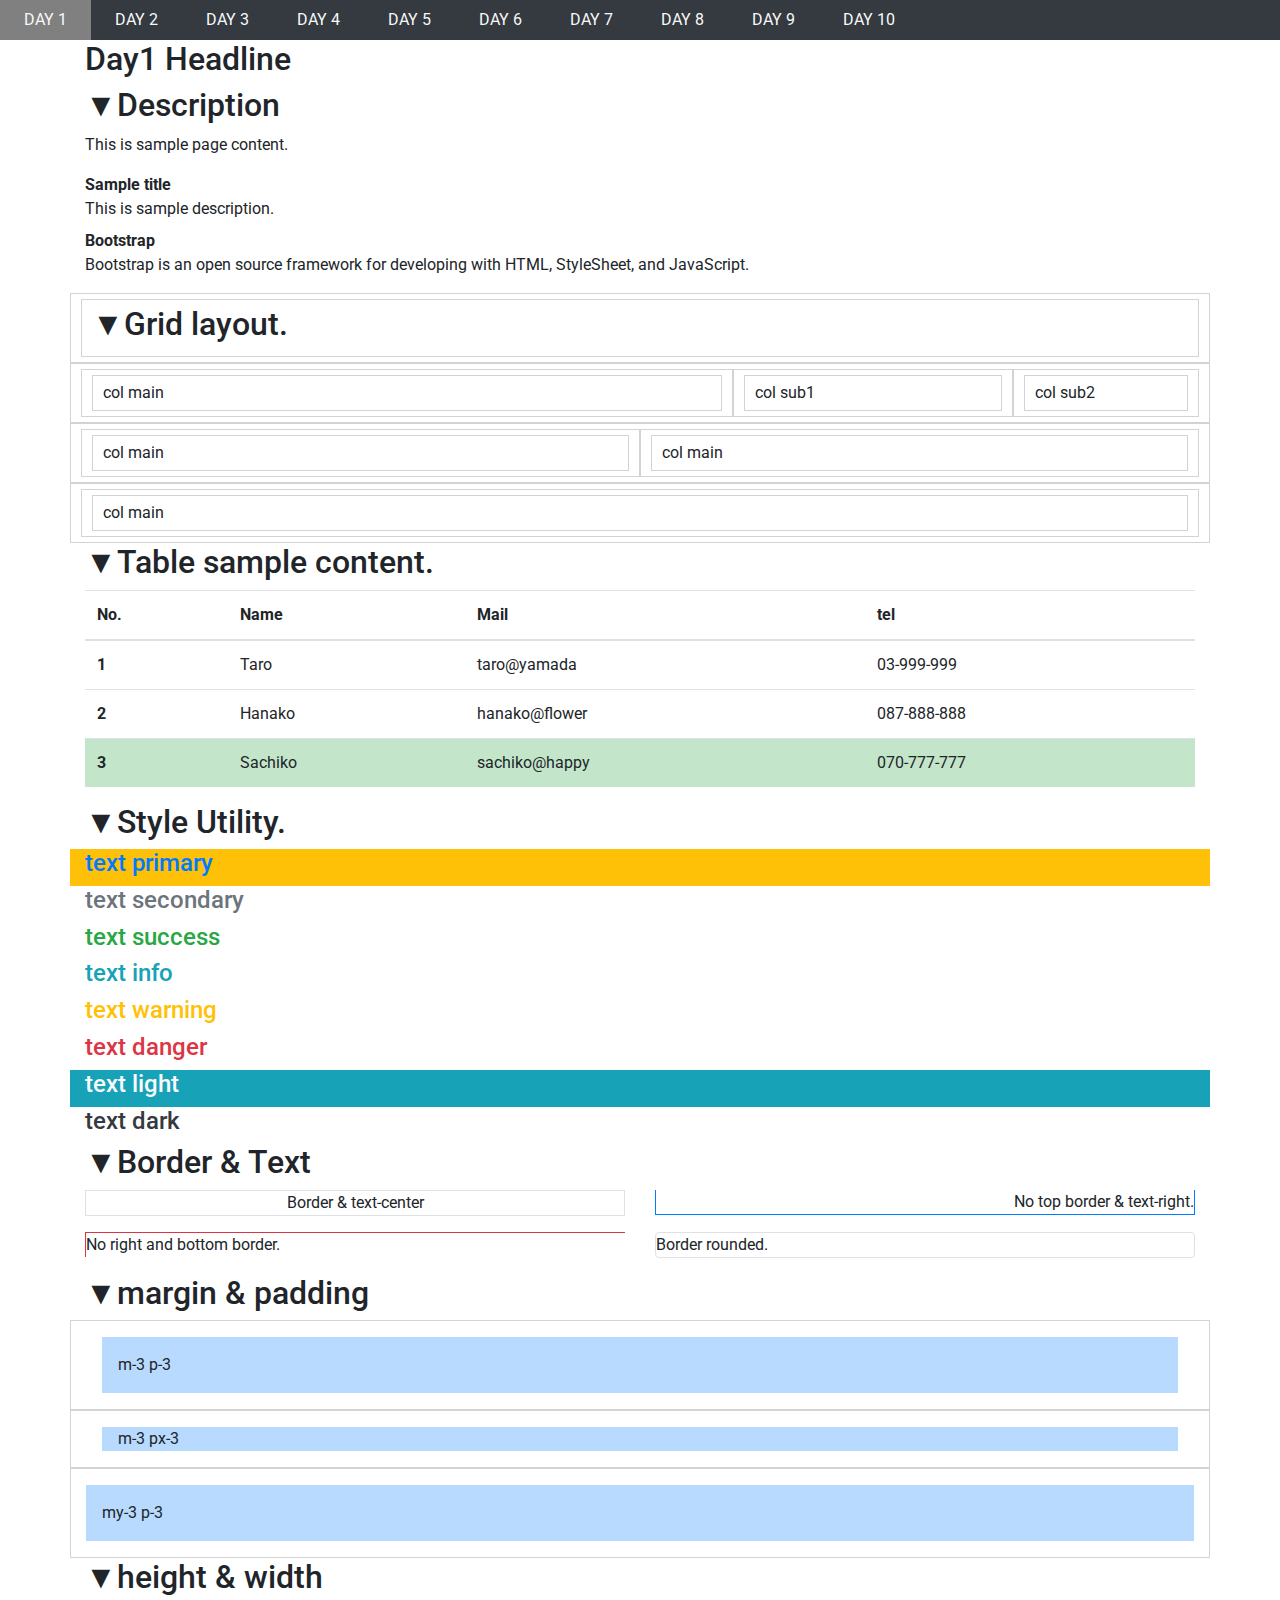
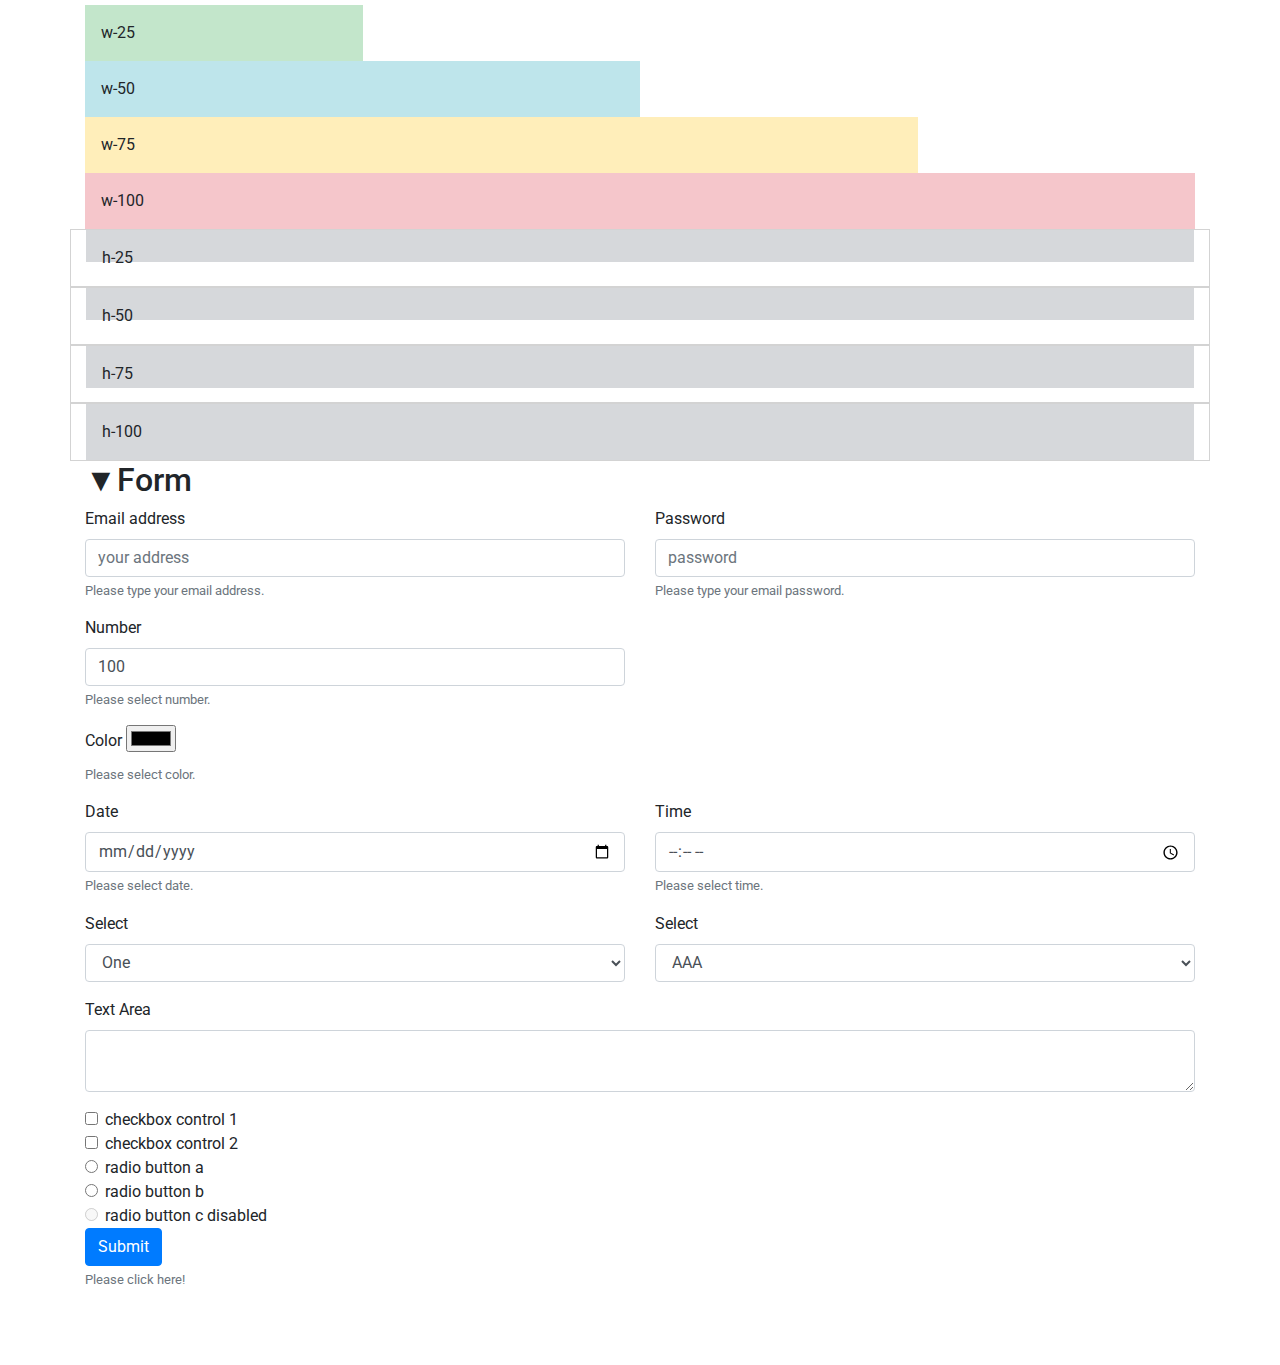
==== commit 3d385d4b: "~p.338の進捗" ====
--- a/index.html
+++ b/index.html
@@ -13,43 +13,41 @@
   <script src="./js/script.js"></script>
 </head>
 <body>
-  <!-- トップ画像 -->
-  <div class="jumbotron jumbotron-index">
-    <div class="container">
-      <h1 class="display-3">Hello.</h1>
-      <p class="lead text-capitalize">This is sample page.</p>
-    </div>
-  </div>
-
   <nav class="navbar fixed-top navbar-expand-md w-100 bg-dark navbar-css">
     <button class="navbar-toggler navbar-dark navbar-toggler-css" type="button" data-toggle="collapse" data-target="#collapse-items">
       <span class="navbar-toggler-icon"></span>
     </button>
     <div class="collapse navbar-collapse" id="collapse-items">
       <ul class="navbar-nav">
-        <li class="nav-item nav-css">
-          <a class="nav-link text-light" href="index.html">DAY 1</a>
-        </li>
-        <li class="nav-item nav-css">
-          <a class="nav-link text-light" href="day2.html">DAY 2</a>
-        </li>
-        <li class="nav-item nav-css">
-          <a class="nav-link text-light" href="day3.html">DAY 3</a>
-        </li>
-        <li class="nav-item nav-css">
-          <a class="nav-link text-light" href="day4.html">DAY 4</a>
-        </li>
-        <li class="nav-item nav-css">
-          <a class="nav-link text-light" href="day5.html">DAY 5</a>
-        </li>
-        <li class="nav-item nav-css">
-          <a class="nav-link text-light" href="day6.html">DAY 6</a>
-        </li>
-        <li class="nav-item nav-css">
-          <a class="nav-link text-light" href="day7.html">DAY 7</a>
-        </li>
-        <li class="nav-item nav-css">
-          <a class="nav-link text-light" href="day8.html">DAY 8</a>
+        <li class="nav-item today">
+          <a class="nav-link px-4">DAY 1</a>
+        </li>
+        <li class="nav-item nav-css">
+          <a class="nav-link text-light px-4" href="day2.html">DAY 2</a>
+        </li>
+        <li class="nav-item nav-css">
+          <a class="nav-link text-light px-4" href="day3.html">DAY 3</a>
+        </li>
+        <li class="nav-item nav-css">
+          <a class="nav-link text-light px-4" href="day4.html">DAY 4</a>
+        </li>
+        <li class="nav-item nav-css">
+          <a class="nav-link text-light px-4" href="day5.html">DAY 5</a>
+        </li>
+        <li class="nav-item nav-css">
+          <a class="nav-link text-light px-4" href="day6.html">DAY 6</a>
+        </li>
+        <li class="nav-item nav-css">
+          <a class="nav-link text-light px-4" href="day7.html">DAY 7</a>
+        </li>
+        <li class="nav-item nav-css">
+          <a class="nav-link text-light px-4" href="day8.html">DAY 8</a>
+        </li>
+        <li class="nav-item nav-css">
+          <a class="nav-link text-light px-4" href="day9.html">DAY 9</a>
+        </li>
+        <li class="nav-item nav-css">
+          <a class="nav-link text-light px-4" href="day10.html">DAY 10</a>
         </li>
       </ul>
     </div>
--- a/css/style.css
+++ b/css/style.css
@@ -66,12 +66,15 @@
   display: none;
 }
 
-.nav-css {
-  padding: 0 1rem;
-}
 .nav-css:hover {
   background-color: gray;
   color: white;
+}
+
+.today {
+  cursor: default;
+  background-color: gray;
+  color: #f8f9fa;
 }
 
 .navbar-css {
